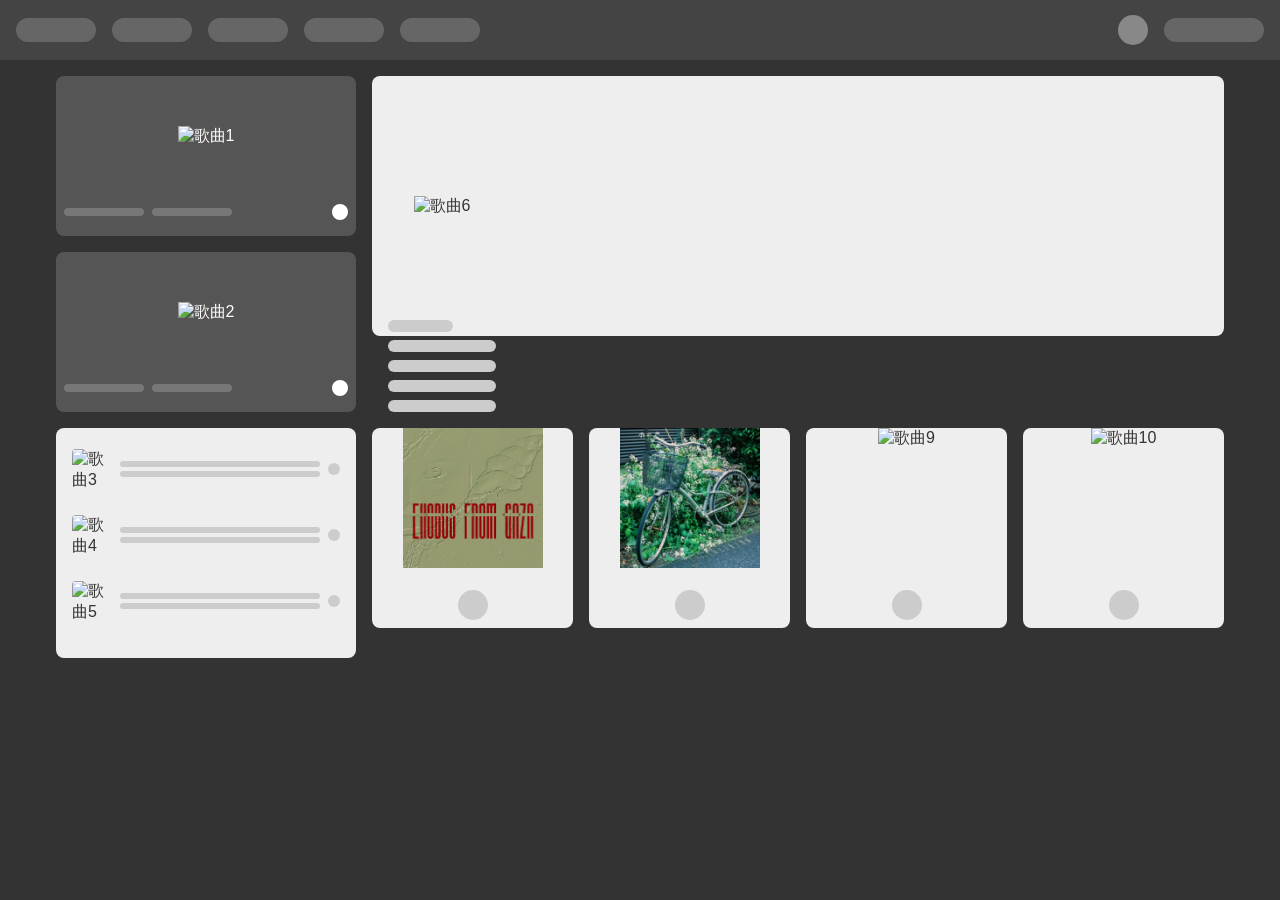
==== index.html @ 83d33144 "Add files via upload" ====
<!DOCTYPE html>
<html lang="zh-CN">
<head>
    <meta charset="UTF-8">
    <meta name="viewport" content="width=device-width, initial-scale=1.0">
    <title>音乐作品集</title>
    <link rel="stylesheet" href="style.css">
</head>
<body>
    <!-- 顶部导航栏 -->
    <nav class="navbar">
        <div class="nav-item"></div>
        <div class="nav-item"></div>
        <div class="nav-item"></div>
        <div class="nav-item"></div>
        <div class="nav-item"></div>
        <div class="nav-avatar"></div>
        <div class="nav-more"></div>
    </nav>

    <div class="container">
        <!-- 左侧上：双卡片列表 -->
        <div class="sidebar-top">
            <div class="card" onclick="goToDetail('song1')">
                <div class="card-thumb">
                    <img src="https://picsum.photos/400/200?random=1" alt="歌曲1">
                </div>
                <div class="card-info">
                    <div class="card-line"></div>
                    <div class="card-line"></div>
                    <div class="card-dot"></div>
                </div>
            </div>
            <div class="card" onclick="goToDetail('song2')">
                <div class="card-thumb">
                    <img src="https://picsum.photos/400/200?random=2" alt="歌曲2">
                </div>
                <div class="card-info">
                    <div class="card-line"></div>
                    <div class="card-line"></div>
                    <div class="card-dot"></div>
                </div>
            </div>
        </div>

        <!-- 左侧下：列表 -->
        <div class="sidebar-bottom">
            <div class="list-item" onclick="goToDetail('song3')">
                <img src="https://picsum.photos/80/80?random=3" alt="歌曲3">
                <div class="list-text">
                    <div class="list-line"></div>
                    <div class="list-line"></div>
                </div>
                <div class="list-dot"></div>
            </div>
            <div class="list-item" onclick="goToDetail('song4')">
                <img src="https://picsum.photos/80/80?random=4" alt="歌曲4">
                <div class="list-text">
                    <div class="list-line"></div>
                    <div class="list-line"></div>
                </div>
                <div class="list-dot"></div>
            </div>
            <div class="list-item" onclick="goToDetail('song5')">
                <img src="https://picsum.photos/80/80?random=5" alt="歌曲5">
                <div class="list-text">
                    <div class="list-line"></div>
                    <div class="list-line"></div>
                </div>
                <div class="list-dot"></div>
            </div>
        </div>

        <!-- 主内容区：大图卡片（放你的letter.png） -->
        <div class="main-content">
            <div class="main-card" onclick="goToDetail('song6')">
                <div class="main-thumb">
                    <img src="./picture/letter.png" alt="歌曲6">
                </div>
                <div class="main-info">
                    <div class="main-line top"></div>
                    <div class="main-line"></div>
                    <div class="main-line"></div>
                    <div class="main-line"></div>
                    <div class="main-line"></div>
                    <div class="main-dot"></div>
                    <div class="main-buttons">
                        <div class="btn"></div>
                        <div class="btn"></div>
                    </div>
                </div>
            </div>
        </div>

        <!-- 底部四宫格（放你的gaza.jpg和summer.jpg） -->
        <div class="bottom-grid">
            <div class="grid-card" onclick="goToDetail('song7')">
                <img src="./picture/gaza.jpg" alt="歌曲7">
                <div class="grid-dot"></div>
            </div>
            <div class="grid-card" onclick="goToDetail('song8')">
                <img src="./picture/summer.jpg" alt="歌曲8">
                <div class="grid-dot"></div>
            </div>
            <div class="grid-card" onclick="goToDetail('song9')">
                <img src="https://picsum.photos/200/200?random=9" alt="歌曲9">
                <div class="grid-dot"></div>
            </div>
            <div class="grid-card" onclick="goToDetail('song10')">
                <img src="https://picsum.photos/200/200?random=10" alt="歌曲10">
                <div class="grid-dot"></div>
            </div>
        </div>
    </div>

    <script src="script.js"></script>
</body>
</html>
---- style.css ----
* {
    margin: 0;
    padding: 0;
    box-sizing: border-box;
    font-family: sans-serif;
}

body {
    background: #333;
    color: #fff;
    padding-top: 60px;
    min-height: 100vh; /* 确保页面高度铺满 */
}

/* 导航栏 */
.navbar {
    position: fixed;
    top: 0;
    left: 0;
    width: 100%;
    height: 60px;
    background: #444;
    display: flex;
    align-items: center;
    gap: 1rem;
    padding: 0 1rem;
    z-index: 100;
    flex-wrap: nowrap; /* 防止导航栏换行 */
}

.nav-item {
    width: 80px;
    height: 24px;
    background: #666;
    border-radius: 12px;
    flex-shrink: 0; /* 防止导航项被压缩 */
}

.nav-avatar {
    width: 30px;
    height: 30px;
    background: #888;
    border-radius: 50%;
    margin-left: auto;
    flex-shrink: 0;
}

.nav-more {
    width: 100px;
    height: 24px;
    background: #666;
    border-radius: 12px;
    flex-shrink: 0;
}

/* 主容器：优化网格布局 */
.container {
    display: grid;
    grid-template-columns: 300px 1fr;
    grid-template-rows: auto 1fr;
    gap: 1rem;
    padding: 1rem;
    max-width: 1200px;
    margin: 0 auto;
    width: 100%; /* 适配窄屏 */
}

/* 左侧卡片 */
.sidebar-top {
    grid-column: 1 / 2;
    grid-row: 1 / 2;
    display: flex;
    flex-direction: column;
    gap: 1rem;
}

.card {
    background: #555;
    border-radius: 8px;
    overflow: hidden;
    width: 100%;
    height: 160px;
}

.card-thumb {
    width: 100%;
    height: 120px;
    display: flex;
    align-items: center;
    justify-content: center;
    cursor: pointer; /* 提示可点击 */
}

.card-thumb img {
    max-width: 100%;
    max-height: 100%;
    object-fit: cover; /* 优化图片显示 */
    display: block;
}

.card-info {
    padding: 0.5rem;
    display: flex;
    align-items: center;
    gap: 0.5rem;
}

.card-line {
    width: 80px;
    height: 8px;
    background: #777;
    border-radius: 4px;
}

.card-dot {
    width: 16px;
    height: 16px;
    background: #fff;
    border-radius: 50%;
    margin-left: auto;
}

/* 左侧列表 */
.sidebar-bottom {
    grid-column: 1 / 2;
    grid-row: 2 / 3;
    background: #eee;
    border-radius: 8px;
    padding: 1rem;
    color: #333;
}

.list-item {
    display: flex;
    align-items: center;
    gap: 0.5rem;
    margin-bottom: 1rem;
    height: 50px;
}

.list-item img {
    width: 40px;
    height: 40px;
    object-fit: cover;
    border-radius: 4px;
    display: block;
    cursor: pointer; /* 提示可点击 */
}

.list-text {
    display: flex;
    flex-direction: column;
    gap: 0.3rem;
    flex: 1;
}

.list-line {
    width: 100%;
    height: 6px;
    background: #ccc;
    border-radius: 3px;
}

.list-dot {
    width: 12px;
    height: 12px;
    background: #ccc;
    border-radius: 50%;
}

/* 主内容区 */
.main-content {
    grid-column: 2 / 3;
    grid-row: 1 / 2;
    background: #eee;
    border-radius: 8px;
    padding: 1rem;
    display: flex;
    gap: 1rem;
    color: #333;
    height: 260px;
}

.main-thumb {
    width: 50%;
    height: 100%;
    display: flex;
    align-items: center;
    justify-content: center;
    cursor: pointer; /* 提示可点击 */
}

.main-thumb img {
    max-width: 100%;
    max-height: 100%;
    object-fit: cover;
    display: block;
}

.main-info {
    width: 50%;
    display: flex;
    flex-direction: column;
    gap: 0.5rem;
}

.main-line {
    width: 100%;
    height: 12px;
    background: #ccc;
    border-radius: 6px;
}

.main-line.top {
    width: 60%;
}

.main-dot {
    width: 24px;
    height: 24px;
    background: #ccc;
    border-radius: 50%;
    margin: 1rem 0;
}

.main-buttons {
    display: flex;
    gap: 1rem;
}

.btn {
    width: 100px;
    height: 24px;
    background: #ccc;
    border-radius: 12px;
}

/* 底部四宫格 */
.bottom-grid {
    grid-column: 2 / 3;
    grid-row: 2 / 3;
    display: grid;
    grid-template-columns: repeat(4, 1fr);
    gap: 1rem;
    height: 200px;
}

.grid-card {
    background: #eee;
    border-radius: 8px;
    display: flex;
    flex-direction: column;
    align-items: center;
    color: #333;
    width: 100%;
    height: 100%;
    padding: 0;
    overflow: hidden;
}

.grid-card img {
    max-width: 100%;
    max-height: 140px;
    object-fit: cover;
    display: block;
    cursor: pointer; /* 提示可点击 */
    flex-grow: 1; /* 占满剩余空间 */
}

.grid-dot {
    width: 30px;
    height: 30px;
    background: #ccc;
    border-radius: 50%;
    margin-top: auto;
    margin-bottom: 0.5rem;
}

/* 详情页 */
.detail-page {
    background: #222;
    color: #fff;
    padding: 2rem;
    min-height: 100vh; /* 铺满屏幕 */
}

.back-btn {
    background: transparent;
    border: none;
    color: #fff;
    font-size: 1.2rem;
    cursor: pointer;
    margin-bottom: 1rem;
    padding: 0.5rem 1rem; /* 增大点击区域 */
}

.detail-container {
    max-width: 600px;
    margin: 0 auto;
    width: 100%; /* 适配移动端 */
}

.detail-cover {
    width: 100%;
    height: 300px;
    background: #444;
    border-radius: 8px;
    margin-bottom: 1rem;
    display: flex;
    align-items: center;
    justify-content: center;
}

.detail-cover img {
    max-width: 100%;
    max-height: 100%;
    object-fit: cover;
    border-radius: 8px;
}

.song-info {
    text-align: center;
    margin-bottom: 2rem;
}

.player {
    background: #333;
    padding: 1.5rem;
    border-radius: 12px;
    margin-bottom: 2rem;
    width: 100%; /* 适配宽度 */
}

.progress-bar {
    width: 100%;
    height: 6px;
    background: #555;
    border-radius: 3px;
    margin-bottom: 0.5rem;
}

.progress-fill {
    width: 0%;
    height: 100%;
    background: #1db954;
    border-radius: 3px;
    transition: width 0.1s ease; /* 平滑进度条 */
}

.time-info {
    display: flex;
    justify-content: space-between;
    font-size: 0.8rem;
    color: #aaa;
    margin-bottom: 1rem;
}

.controls {
    display: flex;
    justify-content: center;
    gap: 1.5rem;
    margin-bottom: 1rem;
}

.control-btn {
    background: transparent;
    border: none;
    color: #fff;
    font-size: 1.5rem;
    cursor: pointer;
    padding: 0.5rem; /* 增大点击区域 */
}

.play-btn {
    font-size: 2rem;
}

.volume-control {
    display: flex;
    align-items: center;
    justify-content: center;
    gap: 0.5rem;
}

.volume-slider {
    width: 100px;
}

.lyrics-container {
    background: #333;
    padding: 1.5rem;
    border-radius: 12px;
    width: 100%; /* 适配宽度 */
}

.lyrics-box {
    margin-top: 1rem;
    max-height: 300px;
    overflow-y: auto;
    text-align: center;
    padding: 0.5rem;
}

.lyric-line {
    margin-bottom: 1rem;
    color: #aaa;
    transition: color 0.3s;
    line-height: 1.5; /* 优化行高 */
}

.lyric-line.active {
    color: #fff;
    font-size: 1.1rem;
}

/* 移动端适配（优化断点） */
@media (max-width: 900px) {
    .container {
        grid-template-columns: 1fr;
        grid-template-rows: auto auto auto auto; /* 逐行排列 */
    }
    .sidebar-top,
    .sidebar-bottom,
    .main-content,
    .bottom-grid {
        grid-column: 1 / 2;
        width: 100%;
    }
    .sidebar-top { grid-row: 1 / 2; }
    .sidebar-bottom { grid-row: 2 / 3; }
    .main-content { grid-row: 3 / 4; height: auto; min-height: 200px; }
    .bottom-grid { 
        grid-row: 4 / 5; 
        grid-template-columns: repeat(2, 1fr); /* 移动端2列 */
        height: auto;
        min-height: 200px;
    }
    .main-content {
        flex-direction: column; /* 移动端主内容区上下排列 */
    }
    .main-thumb, .main-info {
        width: 100%;
    }
    .detail-cover {
        height: 200px; /* 移动端缩小封面 */
    }
}

/* 小屏手机适配 */
@media (max-width: 480px) {
    .navbar {
        gap: 0.5rem;
        padding: 0 0.5rem;
    }
    .nav-item {
        width: 60px; /* 缩小导航项 */
    }
    .bottom-grid {
        grid-template-columns: 1fr; /* 超小屏1列 */
    }
    .detail-page {
        padding: 1rem;
    }
}
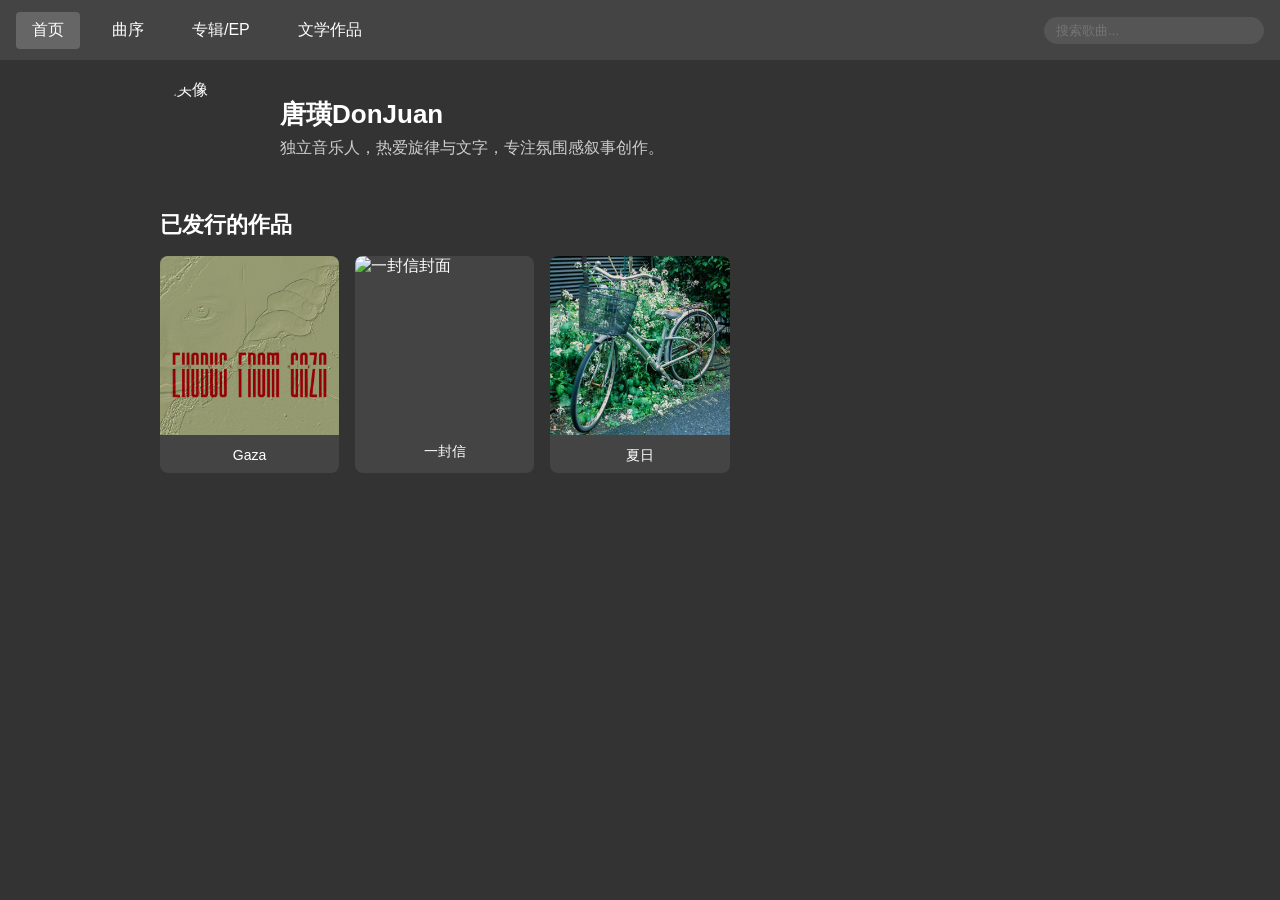
==== commit ca8efeb3: "Add files via upload" ====
--- a/index.html
+++ b/index.html
@@ -3,113 +3,160 @@
 <head>
     <meta charset="UTF-8">
     <meta name="viewport" content="width=device-width, initial-scale=1.0">
-    <title>音乐作品集</title>
+    <title>唐璜 DonJuan</title>
     <link rel="stylesheet" href="style.css">
 </head>
 <body>
-    <!-- 顶部导航栏 -->
-    <nav class="navbar">
-        <div class="nav-item"></div>
-        <div class="nav-item"></div>
-        <div class="nav-item"></div>
-        <div class="nav-item"></div>
-        <div class="nav-item"></div>
-        <div class="nav-avatar"></div>
-        <div class="nav-more"></div>
-    </nav>
+    <header class="top-header">
+        <nav class="top-nav">
+            <div class="nav-item active" onclick="switchTab('home')">首页</div>
+            <div class="nav-item" onclick="switchTab('playlist')">曲序</div>
+            <div class="nav-item" onclick="switchTab('album')">专辑/EP</div>
+            <div class="nav-item" onclick="switchTab('literature')">文学作品</div>
+        </nav>
+        <div class="search-box">
+            <input type="text" placeholder="搜索歌曲..." class="search-input" id="search-input" oninput="searchSong()">
+            <div class="search-result" id="search-result"></div>
+        </div>
+    </header>
 
-    <div class="container">
-        <!-- 左侧上：双卡片列表 -->
-        <div class="sidebar-top">
-            <div class="card" onclick="goToDetail('song1')">
-                <div class="card-thumb">
-                    <img src="https://picsum.photos/400/200?random=1" alt="歌曲1">
+    <!-- 首页（保留原样） -->
+    <div id="page-home" class="page active">
+        <div class="container">
+            <section class="profile-section">
+                <div class="profile-avatar">
+                    <img src="picture/zhanweifu.png" alt="头像">
                 </div>
-                <div class="card-info">
-                    <div class="card-line"></div>
-                    <div class="card-line"></div>
-                    <div class="card-dot"></div>
+                <div class="profile-info">
+                    <h1 class="profile-name">唐璜DonJuan</h1>
+                    <div class="profile-bio">
+                        <p>独立音乐人，热爱旋律与文字，专注氛围感叙事创作。</p>
+                    </div>
                 </div>
-            </div>
-            <div class="card" onclick="goToDetail('song2')">
-                <div class="card-thumb">
-                    <img src="https://picsum.photos/400/200?random=2" alt="歌曲2">
+            </section>
+
+            <section class="works-section">
+                <h2 class="section-title">已发行的作品</h2>
+                <div class="works-grid">
+                    <div class="work-card" onclick="goToDetail('gaza','home')">
+                        <div class="work-cover">
+                            <img src="picture/gaza.jpg" alt="Gaza封面">
+                        </div>
+                        <div class="work-name">
+                            <p class="song-title">Gaza</p>
+                        </div>
+                    </div>
+                    <div class="work-card" onclick="goToDetail('letter','home')">
+                        <div class="work-cover">
+                            <img src="picture/letter.png" alt="一封信封面">
+                        </div>
+                        <div class="work-name">
+                            <p class="song-title">一封信</p>
+                        </div>
+                    </div>
+                    <div class="work-card" onclick="goToDetail('summer','home')">
+                        <div class="work-cover">
+                            <img src="picture/summer.jpg" alt="夏日封面">
+                        </div>
+                        <div class="work-name">
+                            <p class="song-title">夏日</p>
+                        </div>
+                    </div>
                 </div>
-                <div class="card-info">
-                    <div class="card-line"></div>
-                    <div class="card-line"></div>
-                    <div class="card-dot"></div>
+            </section>
+        </div>
+    </div>
+
+    <!-- 曲序页（从JSON读取） -->
+    <div id="page-playlist" class="page">
+        <div class="container">
+            <h2 class="section-title">曲序</h2>
+            <div class="playlist-table">
+                <div class="table-header">
+                    <div class="col-num">序号</div>
+                    <div class="col-cover">封面</div>
+                    <div class="col-title">歌曲名称</div>
+                    <div class="col-time">时间</div>
+                    <div class="col-age">年份</div>
+                    <div class="col-note">备注</div>
+                    <div class="col-play">播放</div>
                 </div>
+                <div id="playlist-body"></div>
             </div>
         </div>
+    </div>
 
-        <!-- 左侧下：列表 -->
-        <div class="sidebar-bottom">
-            <div class="list-item" onclick="goToDetail('song3')">
-                <img src="https://picsum.photos/80/80?random=3" alt="歌曲3">
-                <div class="list-text">
-                    <div class="list-line"></div>
-                    <div class="list-line"></div>
+    <!-- 专辑列表（保留原样） -->
+    <div id="page-album" class="page">
+        <div class="container">
+            <h2 class="section-title">专辑/EP</h2>
+            <div class="album-list">
+                <div class="album-row" onclick="openAlbum('album1')">
+                    <div class="album-cover">
+                        <img src="picture/gaza.jpg" alt="专辑封面">
+                    </div>
+                    <div class="album-info">
+                        <h3>氛围感叙事</h3>
+                        <p>发行时间：2025-06-15 | 风格：独立流行</p>
+                    </div>
                 </div>
-                <div class="list-dot"></div>
-            </div>
-            <div class="list-item" onclick="goToDetail('song4')">
-                <img src="https://picsum.photos/80/80?random=4" alt="歌曲4">
-                <div class="list-text">
-                    <div class="list-line"></div>
-                    <div class="list-line"></div>
+                <div class="album-row" onclick="openAlbum('album2')">
+                    <div class="album-cover">
+                        <img src="picture/letter.png" alt="专辑封面">
+                    </div>
+                    <div class="album-info">
+                        <h3>极简叙事EP</h3>
+                        <p>发行时间：2025-03-20 | 风格：极简民谣</p>
+                    </div>
                 </div>
-                <div class="list-dot"></div>
-            </div>
-            <div class="list-item" onclick="goToDetail('song5')">
-                <img src="https://picsum.photos/80/80?random=5" alt="歌曲5">
-                <div class="list-text">
-                    <div class="list-line"></div>
-                    <div class="list-line"></div>
-                </div>
-                <div class="list-dot"></div>
-            </div>
-        </div>
-
-        <!-- 主内容区：大图卡片（放你的letter.png） -->
-        <div class="main-content">
-            <div class="main-card" onclick="goToDetail('song6')">
-                <div class="main-thumb">
-                    <img src="./picture/letter.png" alt="歌曲6">
-                </div>
-                <div class="main-info">
-                    <div class="main-line top"></div>
-                    <div class="main-line"></div>
-                    <div class="main-line"></div>
-                    <div class="main-line"></div>
-                    <div class="main-line"></div>
-                    <div class="main-dot"></div>
-                    <div class="main-buttons">
-                        <div class="btn"></div>
-                        <div class="btn"></div>
+                <div class="album-row" onclick="openAlbum('album3')">
+                    <div class="album-cover">
+                        <img src="picture/summer.jpg" alt="专辑封面">
+                    </div>
+                    <div class="album-info">
+                        <h3>夏日限定</h3>
+                        <p>发行时间：2024-07-15 | 风格：青春流行</p>
                     </div>
                 </div>
             </div>
         </div>
+    </div>
 
-        <!-- 底部四宫格（放你的gaza.jpg和summer.jpg） -->
-        <div class="bottom-grid">
-            <div class="grid-card" onclick="goToDetail('song7')">
-                <img src="./picture/gaza.jpg" alt="歌曲7">
-                <div class="grid-dot"></div>
+    <!-- 专辑详情页（保留原样） -->
+    <div id="page-album-detail" class="page">
+        <div class="container">
+            <button class="back-btn" onclick="switchTab('album')">← 返回专辑列表</button>
+            <div class="album-detail-header">
+                <div class="detail-cover">
+                    <img id="detail-album-cover" src="" alt="专辑封面">
+                </div>
+                <div class="detail-info">
+                    <h2 id="detail-album-title">专辑名称</h2>
+                    <p id="detail-album-date">发行时间：</p>
+                    <p id="detail-album-style">风格：</p>
+                </div>
             </div>
-            <div class="grid-card" onclick="goToDetail('song8')">
-                <img src="./picture/summer.jpg" alt="歌曲8">
-                <div class="grid-dot"></div>
+            <div class="album-tracklist">
+                <h3>曲目列表</h3>
+                <div class="playlist-table album-track">
+                    <div class="table-header">
+                        <div class="col-num">序号</div>
+                        <div class="col-code">创作编号</div>
+                        <div class="col-title">歌曲名称</div>
+                        <div class="col-time">时间</div>
+                        <div class="col-play">播放</div>
+                    </div>
+                    <div id="tracklist-body"></div>
+                </div>
             </div>
-            <div class="grid-card" onclick="goToDetail('song9')">
-                <img src="https://picsum.photos/200/200?random=9" alt="歌曲9">
-                <div class="grid-dot"></div>
-            </div>
-            <div class="grid-card" onclick="goToDetail('song10')">
-                <img src="https://picsum.photos/200/200?random=10" alt="歌曲10">
-                <div class="grid-dot"></div>
-            </div>
+        </div>
+    </div>
+
+    <!-- 文学作品 -->
+    <div id="page-literature" class="page">
+        <div class="container">
+            <h2 class="section-title">文学作品</h2>
+            <div class="empty-content"></div>
         </div>
     </div>
 
--- a/style.css
+++ b/style.css
@@ -2,18 +2,17 @@
     margin: 0;
     padding: 0;
     box-sizing: border-box;
-    font-family: sans-serif;
-}
-
+    font-family: "SimHei", "黑体", sans-serif;
+}
 body {
     background: #333;
     color: #fff;
     padding-top: 60px;
-    min-height: 100vh; /* 确保页面高度铺满 */
-}
-
-/* 导航栏 */
-.navbar {
+    min-height: 100vh;
+}
+
+/* 导航 */
+.top-header {
     position: fixed;
     top: 0;
     left: 0;
@@ -22,443 +21,351 @@
     background: #444;
     display: flex;
     align-items: center;
-    gap: 1rem;
+    justify-content: space-between;
     padding: 0 1rem;
     z-index: 100;
-    flex-wrap: nowrap; /* 防止导航栏换行 */
-}
-
+}
+.top-nav {
+    display: flex;
+    gap: 1rem;
+}
 .nav-item {
-    width: 80px;
-    height: 24px;
+    color: #fff;
+    cursor: pointer;
+    padding: 0.5rem 1rem;
+    border-radius: 4px;
+    transition: 0.2s;
+}
+.nav-item.active {
     background: #666;
-    border-radius: 12px;
-    flex-shrink: 0; /* 防止导航项被压缩 */
-}
-
-.nav-avatar {
+}
+
+/* 搜索 */
+.search-box {
+    width: 220px;
+    position: relative;
+}
+.search-input {
+    width: 100%;
+    padding: 6px 12px;
+    border-radius: 20px;
+    border: none;
+    background: #555;
+    color: #fff;
+    outline: none;
+}
+.search-result {
+    position: absolute;
+    top: 110%;
+    left: 0;
+    width: 100%;
+    background: #444;
+    border-radius: 8px;
+    display: none;
+    z-index: 999;
+    max-height: 220px;
+    overflow-y: auto;
+}
+.search-result-item {
+    padding: 8px 12px;
+    display: flex;
+    align-items: center;
+    gap: 8px;
+    cursor: pointer;
+}
+.search-result-item:hover {
+    background: #555;
+}
+.search-result-item img {
     width: 30px;
     height: 30px;
-    background: #888;
+    border-radius: 4px;
+    object-fit: cover;
+}
+
+/* 页面切换 */
+.page {
+    display: none;
+}
+.page.active {
+    display: block;
+}
+
+.container {
+    max-width: 1000px;
+    margin: 0 auto;
+    padding: 20px;
+}
+
+/* 个人信息 */
+.profile-section {
+    display: flex;
+    gap: 20px;
+    align-items: center;
+    margin-bottom: 30px;
+}
+.profile-avatar {
+    width: 100px;
+    height: 100px;
     border-radius: 50%;
-    margin-left: auto;
-    flex-shrink: 0;
-}
-
-.nav-more {
-    width: 100px;
-    height: 24px;
+    overflow: hidden;
+}
+.profile-avatar img {
+    width: 100%;
+    height: 100%;
+    object-fit: cover;
+}
+.profile-name {
+    font-size: 26px;
+    margin-bottom: 6px;
+}
+.profile-bio p {
+    color: #ccc;
+    margin-bottom: 4px;
+}
+
+/* 卡片 */
+.works-grid {
+    display: grid;
+    grid-template-columns: repeat(auto-fill, minmax(150px, 1fr));
+    gap: 16px;
+}
+.work-card {
+    background: #444;
+    border-radius: 8px;
+    overflow: hidden;
+    cursor: pointer;
+}
+.work-cover {
+    width: 100%;
+    aspect-ratio: 1/1;
+}
+.work-cover img {
+    width: 100%;
+    height: 100%;
+    object-fit: cover;
+}
+.song-title {
+    padding: 8px;
+    text-align: center;
+    font-size: 14px;
+}
+.placeholder-line {
+    height: 10px;
     background: #666;
-    border-radius: 12px;
-    flex-shrink: 0;
-}
-
-/* 主容器：优化网格布局 */
-.container {
+    border-radius: 4px;
+    margin: 8px;
+}
+
+.section-title {
+    font-size: 22px;
+    margin-bottom: 16px;
+}
+
+/* 表格通用 */
+.playlist-table {
+    width: 100%;
+    background: #444;
+    border-radius: 8px;
+    overflow: hidden;
+}
+.table-header, .table-row {
     display: grid;
-    grid-template-columns: 300px 1fr;
-    grid-template-rows: auto 1fr;
-    gap: 1rem;
-    padding: 1rem;
-    max-width: 1200px;
-    margin: 0 auto;
-    width: 100%; /* 适配窄屏 */
-}
-
-/* 左侧卡片 */
-.sidebar-top {
-    grid-column: 1 / 2;
-    grid-row: 1 / 2;
-    display: flex;
-    flex-direction: column;
-    gap: 1rem;
-}
-
-.card {
-    background: #555;
-    border-radius: 8px;
-    overflow: hidden;
-    width: 100%;
-    height: 160px;
-}
-
-.card-thumb {
-    width: 100%;
-    height: 120px;
-    display: flex;
-    align-items: center;
-    justify-content: center;
-    cursor: pointer; /* 提示可点击 */
-}
-
-.card-thumb img {
-    max-width: 100%;
-    max-height: 100%;
-    object-fit: cover; /* 优化图片显示 */
-    display: block;
-}
-
-.card-info {
-    padding: 0.5rem;
-    display: flex;
-    align-items: center;
-    gap: 0.5rem;
-}
-
-.card-line {
-    width: 80px;
-    height: 8px;
-    background: #777;
-    border-radius: 4px;
-}
-
-.card-dot {
-    width: 16px;
-    height: 16px;
-    background: #fff;
-    border-radius: 50%;
-    margin-left: auto;
-}
-
-/* 左侧列表 */
-.sidebar-bottom {
-    grid-column: 1 / 2;
-    grid-row: 2 / 3;
-    background: #eee;
-    border-radius: 8px;
-    padding: 1rem;
-    color: #333;
-}
-
-.list-item {
-    display: flex;
-    align-items: center;
-    gap: 0.5rem;
-    margin-bottom: 1rem;
-    height: 50px;
-}
-
-.list-item img {
+    grid-template-columns: 60px 80px 1fr 100px 80px 130px 80px;
+    padding: 12px 16px;
+    align-items: center;
+}
+.album-track .table-header,
+.album-track .table-row {
+    grid-template-columns: 60px 120px 1fr 100px 80px;
+}
+.table-header {
+    background: #555;
+    font-weight: bold;
+}
+.table-row {
+    border-bottom: 1px solid #555;
+    cursor: pointer;
+}
+.table-row:hover {
+    background: #555;
+}
+.col-cover img {
     width: 40px;
     height: 40px;
-    object-fit: cover;
-    border-radius: 4px;
+    border-radius: 4px;
+    object-fit: cover;
+}
+.col-play {
+    text-align: center;
+    font-size: 18px;
+}
+
+/* 专辑列表 */
+.album-list {
+    display: flex;
+    flex-direction: column;
+    gap: 12px;
+}
+.album-row {
+    background: #444;
+    border-radius: 8px;
+    padding: 16px;
+    display: flex;
+    gap: 16px;
+    align-items: center;
+    cursor: pointer;
+}
+.album-row:hover {
+    background: #555;
+}
+.album-cover {
+    width: 80px;
+    height: 80px;
+    border-radius: 6px;
+    overflow: hidden;
+}
+.album-cover img {
+    width: 100%;
+    height: 100%;
+    object-fit: cover;
+}
+.album-info h3 {
+    margin-bottom: 6px;
+}
+.album-info p {
+    color: #ccc;
+    font-size: 14px;
+    margin-bottom: 4px;
+}
+
+/* 专辑详情 */
+.back-btn {
+    background: none;
+    border: none;
+    color: #fff;
+    font-size: 16px;
+    cursor: pointer;
+    margin-bottom: 20px;
+}
+.album-detail-header {
+    display: flex;
+    gap: 24px;
+    margin-bottom: 30px;
+}
+.detail-cover {
+    width: 160px;
+    height: 160px;
+    border-radius: 8px;
+    overflow: hidden;
+}
+.detail-cover img {
+    width: 100%;
+    height: 100%;
+    object-fit: cover;
+}
+.detail-info p {
+    color: #ccc;
+    margin-bottom: 6px;
+}
+.album-tracklist {
+    margin-top: 20px;
+}
+
+/* 播放器页面 */
+.player-page {
+    background: #222;
+}
+.back-bar {
+    padding: 16px 20px;
+}
+.detail-wrap {
+    display: flex;
+    max-width: 1000px;
+    margin: 0 auto;
+    padding: 20px;
+    gap: 40px;
+}
+.detail-left {
+    display: flex;
+    flex-direction: column;
+    align-items: center;
+    width: 50%;
+}
+.player-cover {
+    width: 300px;
+    height: 300px;
+    border-radius: 50%;
+    overflow: hidden;
+    margin-bottom: 30px;
+}
+.player-cover img {
+    width: 100%;
+    height: 100%;
+    object-fit: cover;
+}
+.player-controls {
+    width: 100%;
+}
+.progress-bar {
+    width: 100%;
+    height: 6px;
+    background: #444;
+    border-radius: 3px;
+    overflow: hidden;
+    margin-bottom: 12px;
+}
+.progress-fill {
+    height: 100%;
+    background: #fff;
+    width: 0%;
+}
+.control-row {
+    display: flex;
+    justify-content: space-between;
+    align-items: center;
+}
+.play-toggle {
+    background: none;
+    border: none;
+    color: #fff;
+    font-size: 28px;
+    cursor: pointer;
+}
+
+.detail-right {
+    width: 50%;
+}
+.tab-buttons {
+    display: flex;
+    gap: 12px;
+    margin-bottom: 20px;
+}
+.tab-btn {
+    background: #444;
+    color: #fff;
+    border: none;
+    padding: 8px 16px;
+    border-radius: 4px;
+    cursor: pointer;
+}
+.tab-btn.active {
+    background: #fff;
+    color: #222;
+}
+.tab-content {
+    display: none;
+    color: #ccc;
+    line-height: 1.6;
+}
+.tab-content.active {
     display: block;
-    cursor: pointer; /* 提示可点击 */
-}
-
-.list-text {
-    display: flex;
-    flex-direction: column;
-    gap: 0.3rem;
-    flex: 1;
-}
-
-.list-line {
-    width: 100%;
-    height: 6px;
-    background: #ccc;
-    border-radius: 3px;
-}
-
-.list-dot {
-    width: 12px;
-    height: 12px;
-    background: #ccc;
-    border-radius: 50%;
-}
-
-/* 主内容区 */
-.main-content {
-    grid-column: 2 / 3;
-    grid-row: 1 / 2;
-    background: #eee;
-    border-radius: 8px;
-    padding: 1rem;
-    display: flex;
-    gap: 1rem;
-    color: #333;
-    height: 260px;
-}
-
-.main-thumb {
-    width: 50%;
-    height: 100%;
-    display: flex;
-    align-items: center;
-    justify-content: center;
-    cursor: pointer; /* 提示可点击 */
-}
-
-.main-thumb img {
-    max-width: 100%;
-    max-height: 100%;
-    object-fit: cover;
-    display: block;
-}
-
-.main-info {
-    width: 50%;
-    display: flex;
-    flex-direction: column;
-    gap: 0.5rem;
-}
-
-.main-line {
-    width: 100%;
-    height: 12px;
-    background: #ccc;
-    border-radius: 6px;
-}
-
-.main-line.top {
-    width: 60%;
-}
-
-.main-dot {
-    width: 24px;
-    height: 24px;
-    background: #ccc;
-    border-radius: 50%;
-    margin: 1rem 0;
-}
-
-.main-buttons {
-    display: flex;
-    gap: 1rem;
-}
-
-.btn {
-    width: 100px;
-    height: 24px;
-    background: #ccc;
-    border-radius: 12px;
-}
-
-/* 底部四宫格 */
-.bottom-grid {
-    grid-column: 2 / 3;
-    grid-row: 2 / 3;
-    display: grid;
-    grid-template-columns: repeat(4, 1fr);
-    gap: 1rem;
-    height: 200px;
-}
-
-.grid-card {
-    background: #eee;
-    border-radius: 8px;
-    display: flex;
-    flex-direction: column;
-    align-items: center;
-    color: #333;
-    width: 100%;
-    height: 100%;
-    padding: 0;
-    overflow: hidden;
-}
-
-.grid-card img {
-    max-width: 100%;
-    max-height: 140px;
-    object-fit: cover;
-    display: block;
-    cursor: pointer; /* 提示可点击 */
-    flex-grow: 1; /* 占满剩余空间 */
-}
-
-.grid-dot {
-    width: 30px;
-    height: 30px;
-    background: #ccc;
-    border-radius: 50%;
-    margin-top: auto;
-    margin-bottom: 0.5rem;
-}
-
-/* 详情页 */
-.detail-page {
-    background: #222;
-    color: #fff;
-    padding: 2rem;
-    min-height: 100vh; /* 铺满屏幕 */
-}
-
-.back-btn {
-    background: transparent;
-    border: none;
-    color: #fff;
-    font-size: 1.2rem;
-    cursor: pointer;
-    margin-bottom: 1rem;
-    padding: 0.5rem 1rem; /* 增大点击区域 */
-}
-
-.detail-container {
-    max-width: 600px;
-    margin: 0 auto;
-    width: 100%; /* 适配移动端 */
-}
-
-.detail-cover {
-    width: 100%;
+}
+.lyrics-box p {
+    margin-bottom: 8px;
+}
+.empty-content {
     height: 300px;
     background: #444;
     border-radius: 8px;
-    margin-bottom: 1rem;
-    display: flex;
-    align-items: center;
-    justify-content: center;
-}
-
-.detail-cover img {
-    max-width: 100%;
-    max-height: 100%;
-    object-fit: cover;
-    border-radius: 8px;
-}
-
-.song-info {
-    text-align: center;
-    margin-bottom: 2rem;
-}
-
-.player {
-    background: #333;
-    padding: 1.5rem;
-    border-radius: 12px;
-    margin-bottom: 2rem;
-    width: 100%; /* 适配宽度 */
-}
-
-.progress-bar {
-    width: 100%;
-    height: 6px;
-    background: #555;
-    border-radius: 3px;
-    margin-bottom: 0.5rem;
-}
-
-.progress-fill {
-    width: 0%;
-    height: 100%;
-    background: #1db954;
-    border-radius: 3px;
-    transition: width 0.1s ease; /* 平滑进度条 */
-}
-
-.time-info {
-    display: flex;
-    justify-content: space-between;
-    font-size: 0.8rem;
-    color: #aaa;
-    margin-bottom: 1rem;
-}
-
-.controls {
-    display: flex;
-    justify-content: center;
-    gap: 1.5rem;
-    margin-bottom: 1rem;
-}
-
-.control-btn {
-    background: transparent;
-    border: none;
-    color: #fff;
-    font-size: 1.5rem;
-    cursor: pointer;
-    padding: 0.5rem; /* 增大点击区域 */
-}
-
-.play-btn {
-    font-size: 2rem;
-}
-
-.volume-control {
-    display: flex;
-    align-items: center;
-    justify-content: center;
-    gap: 0.5rem;
-}
-
-.volume-slider {
-    width: 100px;
-}
-
-.lyrics-container {
-    background: #333;
-    padding: 1.5rem;
-    border-radius: 12px;
-    width: 100%; /* 适配宽度 */
-}
-
-.lyrics-box {
-    margin-top: 1rem;
-    max-height: 300px;
-    overflow-y: auto;
-    text-align: center;
-    padding: 0.5rem;
-}
-
-.lyric-line {
-    margin-bottom: 1rem;
-    color: #aaa;
-    transition: color 0.3s;
-    line-height: 1.5; /* 优化行高 */
-}
-
-.lyric-line.active {
-    color: #fff;
-    font-size: 1.1rem;
-}
-
-/* 移动端适配（优化断点） */
-@media (max-width: 900px) {
-    .container {
-        grid-template-columns: 1fr;
-        grid-template-rows: auto auto auto auto; /* 逐行排列 */
-    }
-    .sidebar-top,
-    .sidebar-bottom,
-    .main-content,
-    .bottom-grid {
-        grid-column: 1 / 2;
-        width: 100%;
-    }
-    .sidebar-top { grid-row: 1 / 2; }
-    .sidebar-bottom { grid-row: 2 / 3; }
-    .main-content { grid-row: 3 / 4; height: auto; min-height: 200px; }
-    .bottom-grid { 
-        grid-row: 4 / 5; 
-        grid-template-columns: repeat(2, 1fr); /* 移动端2列 */
-        height: auto;
-        min-height: 200px;
-    }
-    .main-content {
-        flex-direction: column; /* 移动端主内容区上下排列 */
-    }
-    .main-thumb, .main-info {
-        width: 100%;
-    }
-    .detail-cover {
-        height: 200px; /* 移动端缩小封面 */
-    }
-}
-
-/* 小屏手机适配 */
-@media (max-width: 480px) {
-    .navbar {
-        gap: 0.5rem;
-        padding: 0 0.5rem;
-    }
-    .nav-item {
-        width: 60px; /* 缩小导航项 */
-    }
-    .bottom-grid {
-        grid-template-columns: 1fr; /* 超小屏1列 */
-    }
-    .detail-page {
-        padding: 1rem;
-    }
 }
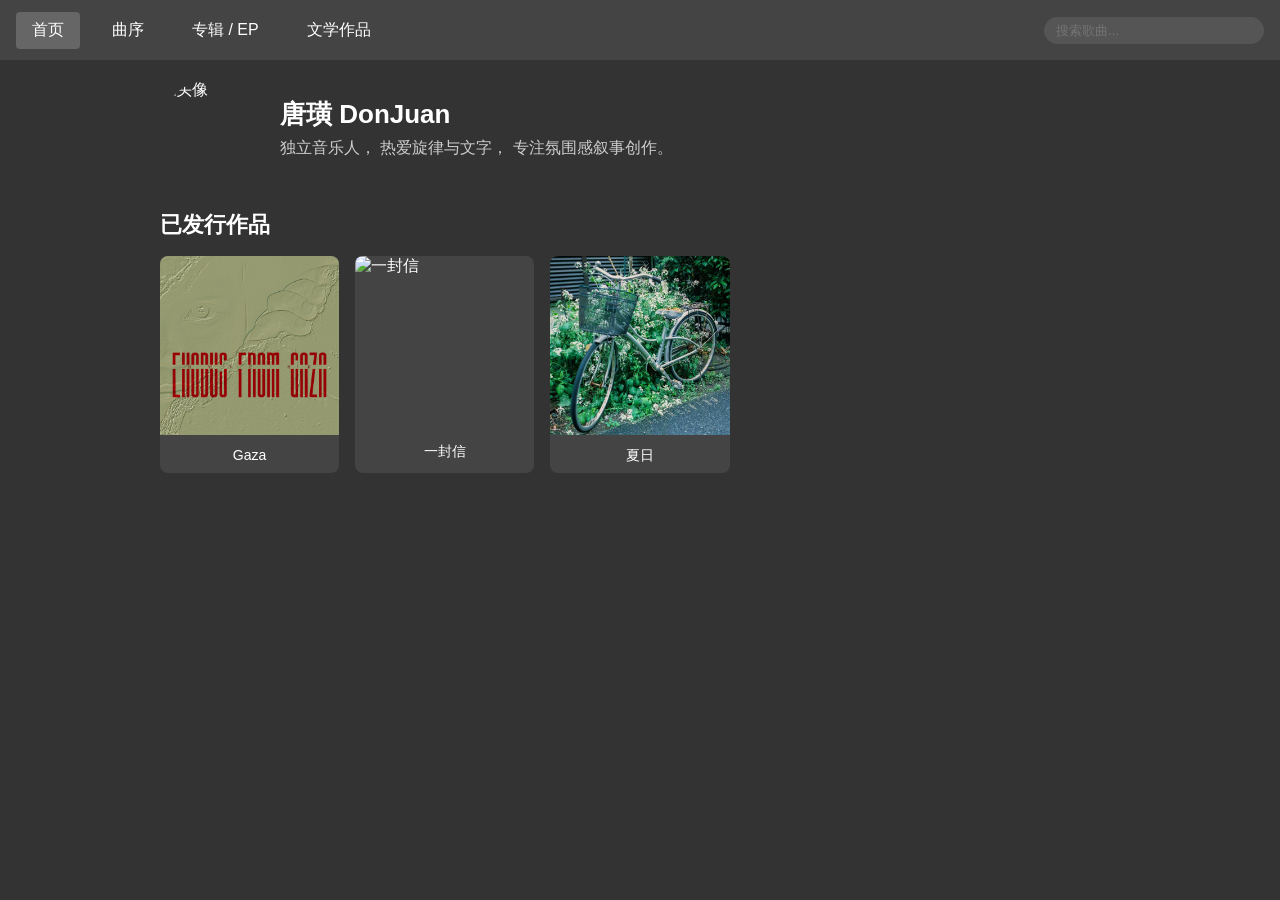
==== commit 88afadbe: "Add files via upload" ====
--- a/index.html
+++ b/index.html
@@ -2,164 +2,405 @@
 <html lang="zh-CN">
 <head>
     <meta charset="UTF-8">
-    <meta name="viewport" content="width=device-width, initial-scale=1.0">
+
+    <meta
+        name="viewport"
+        content="width=device-width, initial-scale=1.0"
+    >
+
     <title>唐璜 DonJuan</title>
-    <link rel="stylesheet" href="style.css">
+
+    <link
+        rel="stylesheet"
+        href="style.css"
+    >
 </head>
+
 <body>
+
+    <!-- 顶部导航 -->
     <header class="top-header">
+
         <nav class="top-nav">
-            <div class="nav-item active" onclick="switchTab('home')">首页</div>
-            <div class="nav-item" onclick="switchTab('playlist')">曲序</div>
-            <div class="nav-item" onclick="switchTab('album')">专辑/EP</div>
-            <div class="nav-item" onclick="switchTab('literature')">文学作品</div>
+
+            <div
+                class="nav-item active"
+                onclick="switchTab('home')"
+            >
+                首页
+            </div>
+
+            <div
+                class="nav-item"
+                onclick="switchTab('playlist')"
+            >
+                曲序
+            </div>
+
+            <div
+                class="nav-item"
+                onclick="switchTab('album')"
+            >
+                专辑 / EP
+            </div>
+
+            <div
+                class="nav-item"
+                onclick="switchTab('literature')"
+            >
+                文学作品
+            </div>
+
         </nav>
+
+        <!-- 搜索 -->
         <div class="search-box">
-            <input type="text" placeholder="搜索歌曲..." class="search-input" id="search-input" oninput="searchSong()">
-            <div class="search-result" id="search-result"></div>
-        </div>
+
+            <input
+                type="text"
+                id="search-input"
+                class="search-input"
+                placeholder="搜索歌曲..."
+                oninput="searchSong()"
+            >
+
+            <div
+                id="search-result"
+                class="search-result"
+            ></div>
+
+        </div>
+
     </header>
 
-    <!-- 首页（保留原样） -->
-    <div id="page-home" class="page active">
+    <!-- 首页 -->
+    <div
+        id="page-home"
+        class="page active"
+    >
+
         <div class="container">
+
             <section class="profile-section">
+
                 <div class="profile-avatar">
-                    <img src="picture/zhanweifu.png" alt="头像">
-                </div>
+                    <img
+                        src="picture/zhanweifu.png"
+                        alt="头像"
+                    >
+                </div>
+
                 <div class="profile-info">
-                    <h1 class="profile-name">唐璜DonJuan</h1>
+
+                    <h1 class="profile-name">
+                        唐璜 DonJuan
+                    </h1>
+
                     <div class="profile-bio">
-                        <p>独立音乐人，热爱旋律与文字，专注氛围感叙事创作。</p>
-                    </div>
-                </div>
+
+                        <p>
+                            独立音乐人，
+                            热爱旋律与文字，
+                            专注氛围感叙事创作。
+                        </p>
+
+                    </div>
+
+                </div>
+
             </section>
 
+            <!-- 已发行作品 -->
             <section class="works-section">
-                <h2 class="section-title">已发行的作品</h2>
+
+                <h2 class="section-title">
+                    已发行作品
+                </h2>
+
                 <div class="works-grid">
-                    <div class="work-card" onclick="goToDetail('gaza','home')">
+
+                    <div
+                        class="work-card"
+                        onclick="goToDetail('gaza','home')"
+                    >
+
                         <div class="work-cover">
-                            <img src="picture/gaza.jpg" alt="Gaza封面">
-                        </div>
+                            <img
+                                src="picture/gaza.jpg"
+                                alt="Gaza"
+                            >
+                        </div>
+
                         <div class="work-name">
-                            <p class="song-title">Gaza</p>
-                        </div>
-                    </div>
-                    <div class="work-card" onclick="goToDetail('letter','home')">
+                            <p class="song-title">
+                                Gaza
+                            </p>
+                        </div>
+
+                    </div>
+
+                    <div
+                        class="work-card"
+                        onclick="goToDetail('letter','home')"
+                    >
+
                         <div class="work-cover">
-                            <img src="picture/letter.png" alt="一封信封面">
-                        </div>
+                            <img
+                                src="picture/letter.png"
+                                alt="一封信"
+                            >
+                        </div>
+
                         <div class="work-name">
-                            <p class="song-title">一封信</p>
-                        </div>
-                    </div>
-                    <div class="work-card" onclick="goToDetail('summer','home')">
+                            <p class="song-title">
+                                一封信
+                            </p>
+                        </div>
+
+                    </div>
+
+                    <div
+                        class="work-card"
+                        onclick="goToDetail('summer','home')"
+                    >
+
                         <div class="work-cover">
-                            <img src="picture/summer.jpg" alt="夏日封面">
-                        </div>
+                            <img
+                                src="picture/summer.jpg"
+                                alt="夏日"
+                            >
+                        </div>
+
                         <div class="work-name">
-                            <p class="song-title">夏日</p>
-                        </div>
-                    </div>
-                </div>
+                            <p class="song-title">
+                                夏日
+                            </p>
+                        </div>
+
+                    </div>
+
+                </div>
+
             </section>
-        </div>
+
+        </div>
+
     </div>
 
-    <!-- 曲序页（从JSON读取） -->
-    <div id="page-playlist" class="page">
+    <!-- 曲序页 -->
+    <div
+        id="page-playlist"
+        class="page"
+    >
+
         <div class="container">
-            <h2 class="section-title">曲序</h2>
+
+            <h2 class="section-title">
+                曲序
+            </h2>
+
             <div class="playlist-table">
+
                 <div class="table-header">
-                    <div class="col-num">序号</div>
-                    <div class="col-cover">封面</div>
-                    <div class="col-title">歌曲名称</div>
-                    <div class="col-time">时间</div>
-                    <div class="col-age">年份</div>
-                    <div class="col-note">备注</div>
-                    <div class="col-play">播放</div>
-                </div>
+
+                    <div class="col-num">
+                        序号
+                    </div>
+
+                    <div class="col-cover">
+                        封面
+                    </div>
+
+                    <div class="col-title">
+                        歌曲名称
+                    </div>
+
+                    <div class="col-time">
+                        时间
+                    </div>
+
+                    <div class="col-age">
+                        年份
+                    </div>
+
+                    <div class="col-note">
+                        备注
+                    </div>
+
+                    <div class="col-play">
+                        播放
+                    </div>
+
+                </div>
+
                 <div id="playlist-body"></div>
-            </div>
-        </div>
+
+            </div>
+
+        </div>
+
     </div>
 
-    <!-- 专辑列表（保留原样） -->
-    <div id="page-album" class="page">
+    <!-- 专辑 / EP -->
+    <div
+        id="page-album"
+        class="page"
+    >
+
         <div class="container">
-            <h2 class="section-title">专辑/EP</h2>
-            <div class="album-list">
-                <div class="album-row" onclick="openAlbum('album1')">
-                    <div class="album-cover">
-                        <img src="picture/gaza.jpg" alt="专辑封面">
-                    </div>
-                    <div class="album-info">
-                        <h3>氛围感叙事</h3>
-                        <p>发行时间：2025-06-15 | 风格：独立流行</p>
-                    </div>
-                </div>
-                <div class="album-row" onclick="openAlbum('album2')">
-                    <div class="album-cover">
-                        <img src="picture/letter.png" alt="专辑封面">
-                    </div>
-                    <div class="album-info">
-                        <h3>极简叙事EP</h3>
-                        <p>发行时间：2025-03-20 | 风格：极简民谣</p>
-                    </div>
-                </div>
-                <div class="album-row" onclick="openAlbum('album3')">
-                    <div class="album-cover">
-                        <img src="picture/summer.jpg" alt="专辑封面">
-                    </div>
-                    <div class="album-info">
-                        <h3>夏日限定</h3>
-                        <p>发行时间：2024-07-15 | 风格：青春流行</p>
-                    </div>
-                </div>
-            </div>
-        </div>
+
+            <h2 class="section-title">
+                专辑 / EP
+            </h2>
+
+            <!-- 专辑 -->
+            <section class="album-group">
+
+                <h3 class="album-group-title">
+                    专辑
+                </h3>
+
+                <div
+                    id="album-list"
+                    class="album-list"
+                ></div>
+
+            </section>
+
+            <!-- EP -->
+            <section class="album-group">
+
+                <h3 class="album-group-title">
+                    EP
+                </h3>
+
+                <div
+                    id="ep-list"
+                    class="album-list"
+                ></div>
+
+            </section>
+
+        </div>
+
     </div>
 
-    <!-- 专辑详情页（保留原样） -->
-    <div id="page-album-detail" class="page">
+    <!-- 专辑详情页 -->
+    <div
+        id="page-album-detail"
+        class="page"
+    >
+
         <div class="container">
-            <button class="back-btn" onclick="switchTab('album')">← 返回专辑列表</button>
+
+            <button
+                class="back-btn"
+                onclick="switchTab('album')"
+            >
+                ← 返回专辑列表
+            </button>
+
             <div class="album-detail-header">
+
                 <div class="detail-cover">
-                    <img id="detail-album-cover" src="" alt="专辑封面">
-                </div>
+
+                    <img
+                        id="detail-album-cover"
+                        src=""
+                        alt="专辑封面"
+                    >
+
+                </div>
+
                 <div class="detail-info">
-                    <h2 id="detail-album-title">专辑名称</h2>
-                    <p id="detail-album-date">发行时间：</p>
-                    <p id="detail-album-style">风格：</p>
-                </div>
-            </div>
+
+                    <h2
+                        id="detail-album-title"
+                    ></h2>
+
+                    <p
+                        id="detail-album-date"
+                    ></p>
+
+                    <p
+                        id="detail-album-style"
+                    ></p>
+
+                </div>
+
+            </div>
+
             <div class="album-tracklist">
-                <h3>曲目列表</h3>
+
+                <h3>
+                    曲目列表
+                </h3>
+
                 <div class="playlist-table album-track">
+
                     <div class="table-header">
-                        <div class="col-num">序号</div>
-                        <div class="col-code">创作编号</div>
-                        <div class="col-title">歌曲名称</div>
-                        <div class="col-time">时间</div>
-                        <div class="col-play">播放</div>
-                    </div>
-                    <div id="tracklist-body"></div>
-                </div>
-            </div>
-        </div>
+
+                        <div class="col-num">
+                            序号
+                        </div>
+
+                        <div class="col-code">
+                            创作编号
+                        </div>
+
+                        <div class="col-title">
+                            歌曲名称
+                        </div>
+
+                        <div class="col-time">
+                            时间
+                        </div>
+
+                        <div class="col-play">
+                            播放
+                        </div>
+
+                    </div>
+
+                    <div
+                        id="tracklist-body"
+                    ></div>
+
+                </div>
+
+            </div>
+
+        </div>
+
     </div>
 
     <!-- 文学作品 -->
-    <div id="page-literature" class="page">
+    <div
+        id="page-literature"
+        class="page"
+    >
+
         <div class="container">
-            <h2 class="section-title">文学作品</h2>
-            <div class="empty-content"></div>
-        </div>
+
+            <h2 class="section-title">
+                文学作品
+            </h2>
+
+            <div
+                class="empty-content"
+            ></div>
+
+        </div>
+
     </div>
 
+    <!-- 数据 -->
+    <script src="js/playlist.js"></script>
+    <script src="js/lyrics.js"></script>
+    <script src="js/album.js"></script>
+
+    <!-- 主脚本 -->
     <script src="script.js"></script>
+
 </body>
 </html>
--- a/style.css
+++ b/style.css
@@ -368,4 +368,342 @@
     height: 300px;
     background: #444;
     border-radius: 8px;
+}
+/* ===================================
+   专辑 / EP 页面
+=================================== */
+
+/* 分组 */
+.album-group {
+    margin-top: 36px;
+}
+
+/* 标题：专辑 / EP */
+.album-group-title {
+    font-size: 26px;
+    font-weight: 700;
+    color: #fff;
+    margin-bottom: 20px;
+    padding-bottom: 8px;
+    border-bottom: 2px solid #666;
+}
+
+/* 一列排列 */
+.album-list {
+    display: flex;
+    flex-direction: column;
+    gap: 16px;
+}
+
+/* 每张专辑卡 */
+.album-row {
+    background: #2b2b2b;
+    border-radius: 14px;
+    padding: 22px 24px;
+    cursor: pointer;
+    transition: all .25s ease;
+    border: 1px solid #3c3c3c;
+}
+
+/* hover */
+.album-row:hover {
+    transform: translateY(-2px);
+    background: #343434;
+    border-color: #666;
+}
+
+/* 专辑信息 */
+.album-info h3 {
+    font-size: 24px;
+    margin-bottom: 14px;
+    color: #fff;
+}
+
+/* 文本 */
+.album-info p {
+    font-size: 15px;
+    color: #cfcfcf;
+    line-height: 1.9;
+    margin: 4px 0;
+}
+
+/* ===================================
+   专辑详情页
+=================================== */
+
+.album-detail-header {
+    display: flex;
+    gap: 30px;
+    align-items: flex-start;
+    margin-bottom: 40px;
+}
+
+/* 专辑封面 */
+.detail-cover img {
+    width: 220px;
+    border-radius: 14px;
+    object-fit: cover;
+}
+
+/* 右侧文字 */
+.detail-info {
+    flex: 1;
+}
+
+.detail-info h2 {
+    font-size: 36px;
+    margin-bottom: 18px;
+    color: #fff;
+}
+
+.detail-info p {
+    font-size: 17px;
+    color: #cfcfcf;
+    margin-bottom: 12px;
+}
+
+/* 曲目列表标题 */
+.album-tracklist h3 {
+    font-size: 24px;
+    margin-bottom: 18px;
+}
+
+/* 歌曲列表行 */
+.album-track .table-row {
+    cursor: pointer;
+    transition: .2s;
+}
+
+.album-track .table-row:hover {
+    background: rgba(255,255,255,.08);
+}
+
+/* 返回按钮 */
+.back-btn {
+    margin-bottom: 30px;
+}
+/* ===================================
+   专辑卡片：封面 + 信息
+=================================== */
+
+.album-row {
+    display: flex;
+    align-items: center;
+    gap: 28px;
+}
+
+/* 左侧封面容器 */
+.album-cover-box {
+    flex-shrink: 0;
+}
+
+/* 1:1 封面 */
+.album-cover-img {
+    width: 180px;
+    aspect-ratio: 1 / 1;
+    object-fit: cover;
+    border-radius: 14px;
+    display: block;
+}
+
+/* 右侧文字 */
+.album-info {
+    flex: 1;
+}
+
+.album-info h3 {
+    font-size: 30px;
+    margin-bottom: 18px;
+    color: #fff;
+}
+
+.album-info p {
+    font-size: 16px;
+    line-height: 1.9;
+    color: #d3d3d3;
+    margin: 8px 0;
+}
+/* ===================================
+   手机端适配（竖屏）
+=================================== */
+
+@media screen and (max-width: 768px) {
+
+    /* 页面边距 */
+    body {
+        overflow-x: hidden;
+    }
+
+    .container {
+        padding: 14px;
+    }
+
+    /* ==========================
+       顶部导航
+    ========================== */
+
+    .top-header {
+        padding: 10px 14px;
+    }
+
+    .top-nav {
+        gap: 18px;
+        flex-wrap: wrap;
+    }
+
+    .nav-item {
+        font-size: 15px;
+        white-space: nowrap;
+    }
+
+    /* ==========================
+       标题缩小
+    ========================== */
+
+    .section-title {
+        font-size: 30px;
+    }
+
+    .album-group-title {
+        font-size: 24px;
+    }
+
+    /* ==========================
+       首页卡片
+    ========================== */
+
+    .works-grid {
+        gap: 14px;
+    }
+
+    .work-card {
+        width: 140px;
+    }
+
+    .song-title {
+        font-size: 14px;
+    }
+
+    /* ==========================
+       曲序表格
+    ========================== */
+
+    .playlist-table {
+        overflow-x: auto;
+        -webkit-overflow-scrolling: touch;
+    }
+
+    .table-header,
+    .table-row {
+        min-width: 760px;
+    }
+
+    .table-header div,
+    .table-row div {
+        white-space: nowrap;
+        word-break: keep-all;
+        writing-mode: horizontal-tb;
+    }
+
+    /* 列字体缩小 */
+    .col-title,
+    .col-note,
+    .col-age,
+    .col-time,
+    .col-code,
+    .col-num {
+        font-size: 13px;
+    }
+
+    /* ==========================
+       专辑卡片
+    ========================== */
+
+    .album-row {
+        gap: 16px;
+        padding: 16px;
+    }
+
+    .album-cover-img {
+        width: 95px;
+        min-width: 95px;
+    }
+
+    .album-info {
+        min-width: 0;
+        flex: 1;
+    }
+
+    .album-info h3 {
+        font-size: 24px;
+
+        /* 不允许竖排 */
+        white-space: nowrap;
+        word-break: keep-all;
+        writing-mode: horizontal-tb;
+    }
+
+    .album-info p {
+        font-size: 13px;
+        line-height: 1.7;
+
+        /* 防止变竖字 */
+        white-space: nowrap;
+        word-break: keep-all;
+        writing-mode: horizontal-tb;
+    }
+
+    /* ==========================
+       专辑详情页
+    ========================== */
+
+    .album-detail-header {
+        gap: 16px;
+        align-items: flex-start;
+    }
+
+    .detail-cover img {
+        width: 110px;
+    }
+
+    .detail-info h2 {
+        font-size: 28px;
+        white-space: nowrap;
+    }
+
+    .detail-info p {
+        font-size: 14px;
+        white-space: nowrap;
+    }
+
+    /* ==========================
+       歌词页
+    ========================== */
+
+    #song-title {
+        font-size: 28px;
+    }
+
+    #lyrics-content {
+        font-size: 14px;
+        line-height: 1.9;
+
+        /* 关键：横排 */
+        writing-mode: horizontal-tb;
+        word-break: keep-all;
+    }
+
+    #song-info,
+    #song-note {
+        font-size: 13px;
+        line-height: 1.8;
+    }
+
+    /* ==========================
+       搜索框
+    ========================== */
+
+    .search-input {
+        font-size: 14px;
+    }
 }
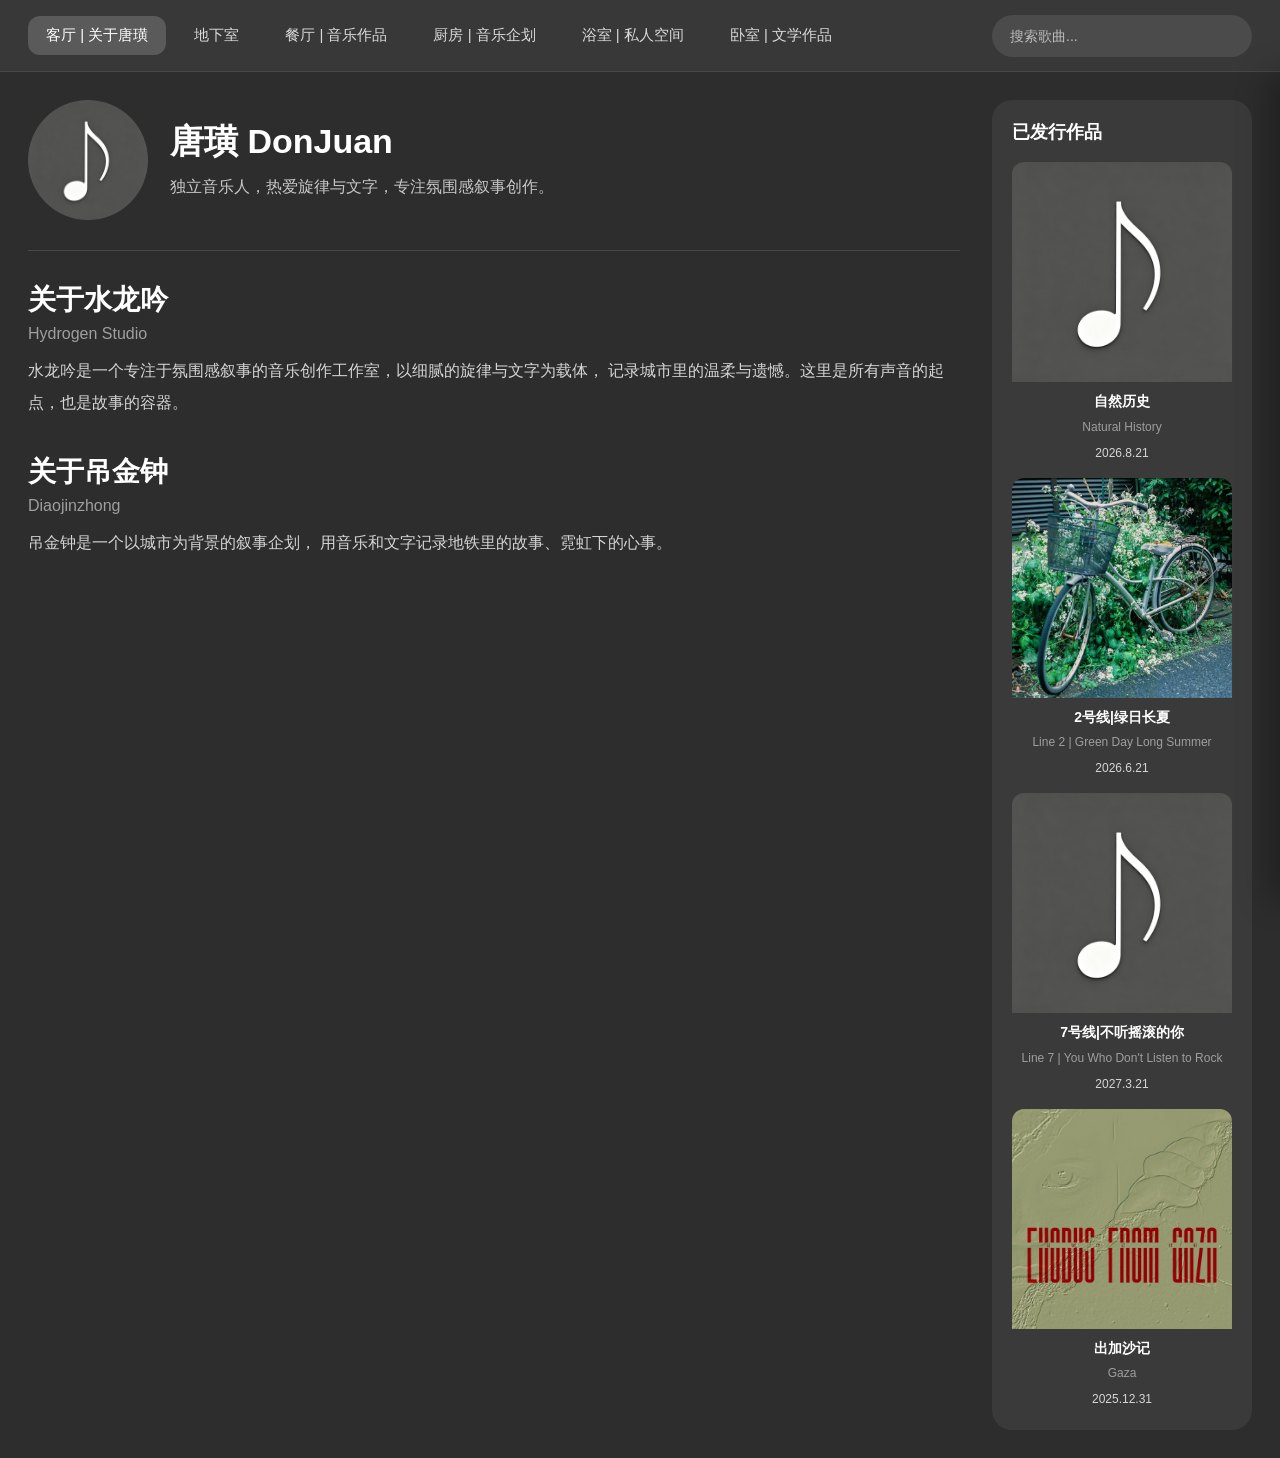
==== commit e1fc76d7: "Add files via upload" ====
--- a/index.html
+++ b/index.html
@@ -1,406 +1,281 @@
 <!DOCTYPE html>
 <html lang="zh-CN">
 <head>
-    <meta charset="UTF-8">
-
-    <meta
-        name="viewport"
-        content="width=device-width, initial-scale=1.0"
-    >
-
-    <title>唐璜 DonJuan</title>
-
-    <link
-        rel="stylesheet"
-        href="style.css"
-    >
+<meta charset="UTF-8">
+<meta name="viewport" content="width=device-width, initial-scale=1.0">
+
+<title>唐璜 DonJuan</title>
+
+<link rel="stylesheet" href="style.css">
 </head>
 
 <body>
 
-    <!-- 顶部导航 -->
-    <header class="top-header">
-
-        <nav class="top-nav">
+<header class="top-header">
+
+    <nav class="top-nav">
+
+        <div class="nav-item active" onclick="switchTab('home')">
+            客厅 | 关于唐璜
+        </div>
+
+        <div class="nav-item" onclick="switchTab('playlist')">
+            地下室
+        </div>
+
+        <div class="nav-item work-nav-container" onclick="switchTab('work')">
+            餐厅 | 音乐作品
+
+            <div class="work-dropdown">
+                <div class="dropdown-item multi-filter" data-type="all">全部作品</div>
+                <div class="dropdown-item multi-filter" data-type="album">专辑</div>
+                <div class="dropdown-item multi-filter" data-type="ep">EP</div>
+                <div class="dropdown-item multi-filter" data-type="single">单曲</div>
+            </div>
+        </div>
+
+        <div class="nav-item" onclick="switchTab('project')">
+            厨房 | 音乐企划
+        </div>
+
+        <div class="nav-item" onclick="switchTab('private')">
+            浴室 | 私人空间
+        </div>
+
+        <div class="nav-item" onclick="switchTab('literature')">
+            卧室 | 文学作品
+        </div>
+
+    </nav>
+
+    <div class="search-box">
+
+        <input
+            type="text"
+            id="search-input"
+            class="search-input"
+            placeholder="搜索歌曲..."
+            oninput="searchSong()"
+        >
+
+        <div
+            id="search-result"
+            class="search-result"
+        ></div>
+
+    </div>
+
+</header>
+
+<!-- 首页 -->
+<div id="page-home" class="page active">
+
+    <div class="container home-container">
+
+        <div class="home-main">
+
+            <section class="profile-section">
+
+                <div class="profile-avatar">
+                    <img src="picture/zhanweifu.png" alt="头像">
+                </div>
+
+                <div class="profile-info">
+                    <h1 class="profile-name">唐璜 DonJuan</h1>
+
+                    <div class="profile-bio">
+                        <p>
+                            独立音乐人，热爱旋律与文字，专注氛围感叙事创作。
+                        </p>
+                    </div>
+                </div>
+
+            </section>
+
+            <hr class="home-divider">
+
+            <section class="studio-section">
+                <h2 class="studio-title">关于水龙吟</h2>
+                <p class="studio-subtitle">Hydrogen Studio</p>
+
+                <p class="studio-desc">
+                    水龙吟是一个专注于氛围感叙事的音乐创作工作室，以细腻的旋律与文字为载体，
+                    记录城市里的温柔与遗憾。这里是所有声音的起点，也是故事的容器。
+                </p>
+            </section>
+
+            <section class="studio-section">
+                <h2 class="studio-title">关于吊金钟</h2>
+                <p class="studio-subtitle">Diaojinzhong</p>
+
+                <p class="studio-desc">
+                    吊金钟是一个以城市为背景的叙事企划，
+                    用音乐和文字记录地铁里的故事、霓虹下的心事。
+                </p>
+            </section>
+
+        </div>
+
+        <!-- 右侧作品栏 -->
+        <aside class="home-sidebar">
+
+            <h3 class="sidebar-title">
+                已发行作品
+            </h3>
+
+            <div class="sidebar-works" id="sidebar-works">
+            </div>
+
+        </aside>
+
+    </div>
+</div>
+
+<!-- 曲序页 -->
+<div id="page-playlist" class="page">
+
+    <div class="container">
+
+        <h2 class="section-title">
+            地下室
+        </h2>
+
+        <div class="playlist-table">
+
+            <div class="table-header">
+
+                <div class="col-num">
+                    DxV-编号
+                </div>
+
+                <div class="col-title">
+                    中文名
+                </div>
+
+                <div class="col-en-title">
+                    英文名
+                </div>
+
+                <div class="col-creation">
+                    创作时间
+                </div>
+
+                <div class="col-age">
+                    年龄
+                </div>
+
+                <div class="col-release">
+                    发行时间
+                </div>
+
+                <div class="col-style">
+                    风格
+                </div>
+
+                <div class="col-play">
+                    播放
+                </div>
+
+                <div class="col-lyrics">
+                    歌词详情
+                </div>
+
+            </div>
+
+            <div id="playlist-body"></div>
+
+        </div>
+
+    </div>
+
+</div>
+
+<!-- 音乐作品页 -->
+<div id="page-work" class="page">
+
+    <div class="container">
+
+        <h2 class="section-title">
+            餐厅 | 音乐作品
+        </h2>
+
+        <section class="work-group">
 
             <div
-                class="nav-item active"
-                onclick="switchTab('home')"
-            >
-                首页
-            </div>
-
-            <div
-                class="nav-item"
-                onclick="switchTab('playlist')"
-            >
-                曲序
-            </div>
-
-            <div
-                class="nav-item"
-                onclick="switchTab('album')"
-            >
-                专辑 / EP
-            </div>
-
-            <div
-                class="nav-item"
-                onclick="switchTab('literature')"
-            >
-                文学作品
-            </div>
-
-        </nav>
-
-        <!-- 搜索 -->
-        <div class="search-box">
-
-            <input
-                type="text"
-                id="search-input"
-                class="search-input"
-                placeholder="搜索歌曲..."
-                oninput="searchSong()"
-            >
-
-            <div
-                id="search-result"
-                class="search-result"
+                id="work-list"
+                class="album-list"
             ></div>
 
-        </div>
-
-    </header>
-
-    <!-- 首页 -->
+        </section>
+
+    </div>
+
+</div>
+
+<!-- 音乐企划 -->
+<div id="page-project" class="page">
+
+    <div class="container">
+        <h2 class="section-title">
+            厨房 | 音乐企划
+        </h2>
+    </div>
+
+</div>
+
+<!-- 私人空间 -->
+<div id="page-private" class="page">
+
+    <div class="container">
+        <h2 class="section-title">
+            浴室 | 私人空间
+        </h2>
+    </div>
+
+</div>
+
+<!-- 文学作品 -->
+<div id="page-literature" class="page">
+
+    <div class="container">
+        <h2 class="section-title">
+            卧室 | 文学作品
+        </h2>
+    </div>
+
+</div>
+
+<!-- 歌词侧栏 -->
+<div id="lyrics-sidebar" class="lyrics-sidebar">
+
+    <div class="lyrics-header">
+
+        <h3 id="lyrics-title">
+            歌词
+        </h3>
+
+        <button onclick="closeLyricsSidebar()">
+            ×
+        </button>
+
+    </div>
+
     <div
-        id="page-home"
-        class="page active"
-    >
-
-        <div class="container">
-
-            <section class="profile-section">
-
-                <div class="profile-avatar">
-                    <img
-                        src="picture/zhanweifu.png"
-                        alt="头像"
-                    >
-                </div>
-
-                <div class="profile-info">
-
-                    <h1 class="profile-name">
-                        唐璜 DonJuan
-                    </h1>
-
-                    <div class="profile-bio">
-
-                        <p>
-                            独立音乐人，
-                            热爱旋律与文字，
-                            专注氛围感叙事创作。
-                        </p>
-
-                    </div>
-
-                </div>
-
-            </section>
-
-            <!-- 已发行作品 -->
-            <section class="works-section">
-
-                <h2 class="section-title">
-                    已发行作品
-                </h2>
-
-                <div class="works-grid">
-
-                    <div
-                        class="work-card"
-                        onclick="goToDetail('gaza','home')"
-                    >
-
-                        <div class="work-cover">
-                            <img
-                                src="picture/gaza.jpg"
-                                alt="Gaza"
-                            >
-                        </div>
-
-                        <div class="work-name">
-                            <p class="song-title">
-                                Gaza
-                            </p>
-                        </div>
-
-                    </div>
-
-                    <div
-                        class="work-card"
-                        onclick="goToDetail('letter','home')"
-                    >
-
-                        <div class="work-cover">
-                            <img
-                                src="picture/letter.png"
-                                alt="一封信"
-                            >
-                        </div>
-
-                        <div class="work-name">
-                            <p class="song-title">
-                                一封信
-                            </p>
-                        </div>
-
-                    </div>
-
-                    <div
-                        class="work-card"
-                        onclick="goToDetail('summer','home')"
-                    >
-
-                        <div class="work-cover">
-                            <img
-                                src="picture/summer.jpg"
-                                alt="夏日"
-                            >
-                        </div>
-
-                        <div class="work-name">
-                            <p class="song-title">
-                                夏日
-                            </p>
-                        </div>
-
-                    </div>
-
-                </div>
-
-            </section>
-
-        </div>
-
-    </div>
-
-    <!-- 曲序页 -->
-    <div
-        id="page-playlist"
-        class="page"
-    >
-
-        <div class="container">
-
-            <h2 class="section-title">
-                曲序
-            </h2>
-
-            <div class="playlist-table">
-
-                <div class="table-header">
-
-                    <div class="col-num">
-                        序号
-                    </div>
-
-                    <div class="col-cover">
-                        封面
-                    </div>
-
-                    <div class="col-title">
-                        歌曲名称
-                    </div>
-
-                    <div class="col-time">
-                        时间
-                    </div>
-
-                    <div class="col-age">
-                        年份
-                    </div>
-
-                    <div class="col-note">
-                        备注
-                    </div>
-
-                    <div class="col-play">
-                        播放
-                    </div>
-
-                </div>
-
-                <div id="playlist-body"></div>
-
-            </div>
-
-        </div>
-
-    </div>
-
-    <!-- 专辑 / EP -->
-    <div
-        id="page-album"
-        class="page"
-    >
-
-        <div class="container">
-
-            <h2 class="section-title">
-                专辑 / EP
-            </h2>
-
-            <!-- 专辑 -->
-            <section class="album-group">
-
-                <h3 class="album-group-title">
-                    专辑
-                </h3>
-
-                <div
-                    id="album-list"
-                    class="album-list"
-                ></div>
-
-            </section>
-
-            <!-- EP -->
-            <section class="album-group">
-
-                <h3 class="album-group-title">
-                    EP
-                </h3>
-
-                <div
-                    id="ep-list"
-                    class="album-list"
-                ></div>
-
-            </section>
-
-        </div>
-
-    </div>
-
-    <!-- 专辑详情页 -->
-    <div
-        id="page-album-detail"
-        class="page"
-    >
-
-        <div class="container">
-
-            <button
-                class="back-btn"
-                onclick="switchTab('album')"
-            >
-                ← 返回专辑列表
-            </button>
-
-            <div class="album-detail-header">
-
-                <div class="detail-cover">
-
-                    <img
-                        id="detail-album-cover"
-                        src=""
-                        alt="专辑封面"
-                    >
-
-                </div>
-
-                <div class="detail-info">
-
-                    <h2
-                        id="detail-album-title"
-                    ></h2>
-
-                    <p
-                        id="detail-album-date"
-                    ></p>
-
-                    <p
-                        id="detail-album-style"
-                    ></p>
-
-                </div>
-
-            </div>
-
-            <div class="album-tracklist">
-
-                <h3>
-                    曲目列表
-                </h3>
-
-                <div class="playlist-table album-track">
-
-                    <div class="table-header">
-
-                        <div class="col-num">
-                            序号
-                        </div>
-
-                        <div class="col-code">
-                            创作编号
-                        </div>
-
-                        <div class="col-title">
-                            歌曲名称
-                        </div>
-
-                        <div class="col-time">
-                            时间
-                        </div>
-
-                        <div class="col-play">
-                            播放
-                        </div>
-
-                    </div>
-
-                    <div
-                        id="tracklist-body"
-                    ></div>
-
-                </div>
-
-            </div>
-
-        </div>
-
-    </div>
-
-    <!-- 文学作品 -->
-    <div
-        id="page-literature"
-        class="page"
-    >
-
-        <div class="container">
-
-            <h2 class="section-title">
-                文学作品
-            </h2>
-
-            <div
-                class="empty-content"
-            ></div>
-
-        </div>
-
-    </div>
-
-    <!-- 数据 -->
-    <script src="js/playlist.js"></script>
-    <script src="js/lyrics.js"></script>
-    <script src="js/album.js"></script>
-
-    <!-- 主脚本 -->
-    <script src="script.js"></script>
+        class="lyrics-body"
+        id="lyrics-body"
+    ></div>
+
+</div>
+
+<!-- 数据 -->
+<script src="js/longzu.js"></script>
+<script src="js/subway.js"></script>
+<script src="js/playlist.js"></script>
+<script src="js/lyrics.js"></script>
+<script src="js/album.js"></script>
+
+<!-- 主脚本 -->
+<script src="script.js"></script>
 
 </body>
-</html>+</html>
--- a/style.css
+++ b/style.css
@@ -1,709 +1,1324 @@
-* {
-    margin: 0;
-    padding: 0;
-    box-sizing: border-box;
-    font-family: "SimHei", "黑体", sans-serif;
-}
-body {
-    background: #333;
-    color: #fff;
-    padding-top: 60px;
-    min-height: 100vh;
-}
-
-/* 导航 */
-.top-header {
-    position: fixed;
-    top: 0;
-    left: 0;
-    width: 100%;
-    height: 60px;
-    background: #444;
-    display: flex;
-    align-items: center;
-    justify-content: space-between;
-    padding: 0 1rem;
-    z-index: 100;
-}
-.top-nav {
-    display: flex;
-    gap: 1rem;
-}
-.nav-item {
-    color: #fff;
-    cursor: pointer;
-    padding: 0.5rem 1rem;
-    border-radius: 4px;
-    transition: 0.2s;
-}
-.nav-item.active {
-    background: #666;
-}
-
-/* 搜索 */
-.search-box {
-    width: 220px;
-    position: relative;
-}
-.search-input {
-    width: 100%;
-    padding: 6px 12px;
-    border-radius: 20px;
-    border: none;
-    background: #555;
-    color: #fff;
-    outline: none;
-}
-.search-result {
-    position: absolute;
-    top: 110%;
-    left: 0;
-    width: 100%;
-    background: #444;
-    border-radius: 8px;
-    display: none;
-    z-index: 999;
-    max-height: 220px;
-    overflow-y: auto;
-}
-.search-result-item {
-    padding: 8px 12px;
-    display: flex;
-    align-items: center;
-    gap: 8px;
-    cursor: pointer;
-}
-.search-result-item:hover {
-    background: #555;
-}
-.search-result-item img {
-    width: 30px;
-    height: 30px;
-    border-radius: 4px;
-    object-fit: cover;
-}
-
-/* 页面切换 */
-.page {
-    display: none;
-}
-.page.active {
-    display: block;
-}
-
-.container {
-    max-width: 1000px;
-    margin: 0 auto;
-    padding: 20px;
+/* =========================================
+   RESET
+========================================= */
+
+*{
+    margin:0;
+    padding:0;
+    box-sizing:border-box;
+}
+
+html{
+    scroll-behavior:smooth;
+}
+
+body{
+    font-family:
+        "PingFang SC",
+        "Microsoft YaHei",
+        "SimHei",
+        sans-serif;
+
+    background:#2d2d2d;
+    color:#fff;
+
+    min-height:100vh;
+    overflow-x:hidden;
+
+    padding-top:72px;
+}
+
+/* =========================================
+   通用
+========================================= */
+
+.page{
+    display:none;
+}
+
+.page.active{
+    display:block;
+}
+
+.container{
+    width:100%;
+    max-width:1280px;
+    margin:0 auto;
+    padding:28px;
+}
+
+.section-title{
+    font-size:30px;
+    font-weight:700;
+    margin-bottom:24px;
+    color:#fff;
+}
+
+img{
+    display:block;
+    max-width:100%;
+}
+
+button{
+    outline:none;
+}
+
+/* =========================================
+   顶部导航
+========================================= */
+
+.top-header{
+    position:fixed;
+    top:0;
+    left:0;
+
+    width:100%;
+    height:72px;
+
+    background:#383838;
+
+    display:flex;
+    align-items:center;
+    justify-content:space-between;
+
+    padding:0 28px;
+
+    border-bottom:1px solid rgba(255,255,255,.08);
+
+    z-index:9999;
+}
+
+.top-nav{
+    display:flex;
+    align-items:center;
+    gap:10px;
+}
+
+.nav-item{
+    position:relative;
+
+    padding:10px 18px;
+
+    border-radius:12px;
+
+    cursor:pointer;
+
+    transition:.25s ease;
+
+    font-size:15px;
+    color:#d9d9d9;
+
+    white-space:nowrap;
+}
+
+.nav-item:hover{
+    background:#4b4b4b;
+}
+
+.nav-item.active{
+    background:#5a5a5a;
+    color:#fff;
+}
+
+/* =========================================
+   搜索
+========================================= */
+
+.search-box{
+    width:260px;
+    position:relative;
+}
+
+.search-input{
+    width:100%;
+    height:42px;
+
+    border:none;
+    border-radius:999px;
+
+    padding:0 18px;
+
+    background:#4b4b4b;
+    color:#fff;
+
+    font-size:14px;
+}
+
+.search-input::placeholder{
+    color:#bcbcbc;
+}
+
+.search-input:focus{
+    outline:none;
+}
+
+.search-result{
+    position:absolute;
+    top:52px;
+    left:0;
+
+    width:100%;
+    max-height:430px;
+
+    background:#444;
+
+    border-radius:14px;
+
+    overflow:auto;
+
+    display:none;
+
+    box-shadow:
+        0 10px 30px rgba(0,0,0,.25);
+
+    z-index:999;
+}
+
+.search-result-item{
+    display:flex;
+    align-items:center;
+
+    gap:12px;
+
+    padding:12px 16px;
+
+    cursor:pointer;
+
+    transition:.2s;
+}
+
+.search-result-item:hover{
+    background:#555;
+}
+
+.search-result-item img{
+    width:42px;
+    height:42px;
+
+    border-radius:8px;
+    object-fit:cover;
+    flex-shrink:0;
+}
+
+.search-result-text{
+    min-width:0;
+}
+
+.search-result-text strong{
+    display:block;
+    color:#fff;
+    font-size:14px;
+    line-height:1.4;
+    overflow:hidden;
+    text-overflow:ellipsis;
+    white-space:nowrap;
+}
+
+.search-result-text span,
+.en-search{
+    color:#999;
+    font-size:12px;
+    line-height:1.5;
+}
+
+.search-empty{
+    padding:14px 16px;
+    color:#bcbcbc;
+    font-size:14px;
+}
+
+/* =========================================
+   首页（客厅）
+========================================= */
+
+.home-container{
+    display:grid;
+
+    grid-template-columns:
+        minmax(0,1fr)
+        260px;
+
+    gap:32px;
+}
+
+/* 左侧主体 */
+
+.home-main{
+    min-width:0;
 }
 
 /* 个人信息 */
-.profile-section {
-    display: flex;
-    gap: 20px;
-    align-items: center;
-    margin-bottom: 30px;
-}
-.profile-avatar {
-    width: 100px;
-    height: 100px;
-    border-radius: 50%;
-    overflow: hidden;
-}
-.profile-avatar img {
-    width: 100%;
-    height: 100%;
-    object-fit: cover;
-}
-.profile-name {
-    font-size: 26px;
-    margin-bottom: 6px;
-}
-.profile-bio p {
-    color: #ccc;
-    margin-bottom: 4px;
-}
-
-/* 卡片 */
-.works-grid {
-    display: grid;
-    grid-template-columns: repeat(auto-fill, minmax(150px, 1fr));
-    gap: 16px;
-}
-.work-card {
-    background: #444;
-    border-radius: 8px;
-    overflow: hidden;
-    cursor: pointer;
-}
-.work-cover {
-    width: 100%;
-    aspect-ratio: 1/1;
-}
-.work-cover img {
-    width: 100%;
-    height: 100%;
-    object-fit: cover;
-}
-.song-title {
-    padding: 8px;
-    text-align: center;
-    font-size: 14px;
-}
-.placeholder-line {
-    height: 10px;
-    background: #666;
-    border-radius: 4px;
-    margin: 8px;
-}
-
-.section-title {
-    font-size: 22px;
-    margin-bottom: 16px;
-}
-
-/* 表格通用 */
-.playlist-table {
-    width: 100%;
-    background: #444;
-    border-radius: 8px;
-    overflow: hidden;
-}
-.table-header, .table-row {
-    display: grid;
-    grid-template-columns: 60px 80px 1fr 100px 80px 130px 80px;
-    padding: 12px 16px;
-    align-items: center;
-}
+
+.profile-section{
+    display:flex;
+    align-items:center;
+    gap:22px;
+
+    margin-bottom:28px;
+}
+
+.profile-avatar{
+    width:120px;
+    height:120px;
+
+    border-radius:50%;
+    overflow:hidden;
+
+    flex-shrink:0;
+}
+
+.profile-avatar img{
+    width:100%;
+    height:100%;
+    object-fit:cover;
+}
+
+.profile-name{
+    font-size:34px;
+    margin-bottom:8px;
+}
+
+.profile-bio p{
+    color:#c7c7c7;
+    line-height:1.8;
+}
+
+/* 分隔线 */
+
+.home-divider{
+    border:none;
+    border-top:
+        1px solid rgba(255,255,255,.12);
+
+    margin:30px 0;
+}
+
+/* studio */
+
+.studio-section{
+    margin-bottom:34px;
+}
+
+.studio-title{
+    font-size:28px;
+    margin-bottom:6px;
+}
+
+.studio-subtitle{
+    color:#9f9f9f;
+    margin-bottom:12px;
+}
+
+.studio-desc{
+    color:#d5d5d5;
+    line-height:2;
+}
+
+/* =========================================
+   首页右侧 sidebar
+========================================= */
+
+.home-sidebar{
+    position:sticky;
+    top:96px;
+
+    background:#3a3a3a;
+
+    border-radius:20px;
+
+    padding:20px;
+
+    height:fit-content;
+}
+
+.sidebar-title{
+    font-size:18px;
+    margin-bottom:18px;
+}
+
+.sidebar-works{
+    display:flex;
+    flex-direction:column;
+    gap:14px;
+}
+
+/* =========================================
+   地下室 table
+========================================= */
+
+.playlist-table{
+    width:100%;
+
+    background:#3a3a3a;
+
+    border-radius:18px;
+
+    overflow:hidden;
+}
+
+.table-header,
+.table-row{
+    display:grid;
+
+    grid-template-columns:
+        96px
+        minmax(150px,1.3fr)
+        minmax(140px,1fr)
+        110px
+        70px
+        110px
+        110px
+        72px
+        92px;
+
+    align-items:center;
+
+    gap:12px;
+
+    padding:18px 24px;
+}
+
+.table-header{
+    background:#474747;
+    font-weight:700;
+}
+
+.table-row{
+    border-bottom:
+        1px solid rgba(255,255,255,.06);
+
+    transition:.2s;
+}
+
+.col-play,
+.col-lyrics{
+    text-align:center;
+}
+
+.icon-action-btn{
+    width:34px;
+    height:34px;
+    border:none;
+    border-radius:50%;
+    background:#505050;
+    color:#fff;
+    cursor:pointer;
+    font-size:15px;
+    line-height:34px;
+    transition:.2s;
+}
+
+.icon-action-btn:hover{
+    background:#fff;
+    color:#222;
+    transform:translateY(-1px);
+}
+
+/* =========================================
+   作品页
+========================================= */
+
+.album-list{
+    display:grid;
+    grid-template-columns:
+        repeat(
+            auto-fill,
+            minmax(220px,1fr)
+        );
+    gap:18px;
+}
+
+/* 卡片 */
+
+.album-card{
+    display:flex;
+    flex-direction:column;
+
+    background:#3a3a3a;
+
+    border-radius:14px;
+
+    overflow:hidden;
+
+    cursor:pointer;
+
+    transition:.25s ease;
+}
+
+.album-card:hover{
+    background:#454545;
+    transform:translateY(-2px);
+}
+
+.album-card-cover{
+    width:100%;
+    aspect-ratio:1/1;
+    object-fit:cover;
+}
+
+.album-card-info{
+    padding:14px;
+    min-width:0;
+}
+
+.album-card-info h3{
+    font-size:18px;
+    margin-bottom:6px;
+    line-height:1.4;
+}
+
+.album-card-en{
+    color:#9e9e9e;
+    font-size:13px;
+    line-height:1.5;
+    min-height:20px;
+    margin-bottom:6px;
+}
+
+.album-card-time{
+    color:#d6d6d6;
+    font-size:13px;
+    line-height:1.5;
+}
+
+.album-card.compact{
+    border-radius:12px;
+}
+
+.album-card.compact .album-card-info{
+    padding:10px 6px 2px;
+}
+
+.album-card.compact .album-card-info h3{
+    font-size:14px;
+    text-align:center;
+}
+
+.album-card.compact .album-card-en,
+.album-card.compact .album-card-time{
+    text-align:center;
+    font-size:12px;
+}
+
+/* 空状态 */
+
+.empty-works{
+    text-align:center;
+
+    background:#3a3a3a;
+
+    border-radius:18px;
+
+    padding:50px;
+
+    color:#aaa;
+}
+
+/* =========================================
+   首页歌词侧栏
+========================================= */
+
+.lyrics-sidebar{
+    position:fixed;
+    top:72px;
+    right:0;
+    width:360px;
+    max-width:100vw;
+    height:calc(100vh - 72px);
+    background:#3a3a3a;
+    box-shadow:-12px 0 30px rgba(0,0,0,.28);
+    transform:translateX(100%);
+    transition:.25s ease;
+    z-index:10000;
+    display:flex;
+    flex-direction:column;
+    pointer-events:auto;
+}
+
+.lyrics-sidebar.show{
+    transform:translateX(0);
+}
+
+.lyrics-header{
+    display:flex;
+    align-items:center;
+    justify-content:space-between;
+    gap:16px;
+    padding:18px 20px;
+    border-bottom:1px solid rgba(255,255,255,.08);
+}
+
+.lyrics-header h3{
+    font-size:18px;
+}
+
+.lyrics-header button{
+    border:none;
+    background:#555;
+    color:#fff;
+    width:34px;
+    height:34px;
+    border-radius:50%;
+    cursor:pointer;
+}
+
+.lyrics-body{
+    padding:20px;
+    overflow:auto;
+    white-space:pre-line;
+    color:#e0e0e0;
+    line-height:2;
+}
+
+/* =========================================
+   下拉菜单
+========================================= */
+
+.work-nav-container{
+    position:relative;
+}
+
+.work-dropdown{
+    position:absolute;
+
+    top:58px;
+    left:0;
+
+    width:180px;
+
+    background:#444;
+
+    border-radius:16px;
+
+    overflow:hidden;
+
+    display:none;
+    flex-direction:column;
+
+    box-shadow:
+        0 12px 30px rgba(0,0,0,.22);
+}
+
+.work-nav-container:hover
+.work-dropdown{
+    display:flex;
+}
+
+.dropdown-item{
+    padding:12px 16px;
+    cursor:pointer;
+    transition:.2s;
+}
+
+.dropdown-item:hover{
+    background:#555;
+}
+
+.dropdown-item.multi-filter.active{
+    background:#666;
+}
+/* =========================================
+   album-detail 页面
+========================================= */
+
+.album-detail-container{
+    max-width:1200px;
+    margin:0 auto;
+}
+
+.back-btn{
+    border:none;
+    background:#444;
+
+    color:#fff;
+
+    padding:12px 18px;
+
+    border-radius:12px;
+
+    cursor:pointer;
+
+    transition:.2s;
+
+    margin-bottom:24px;
+}
+
+.back-btn:hover{
+    background:#555;
+}
+
+.album-detail-header{
+    display:flex;
+    align-items:flex-start;
+    gap:40px;
+
+    margin-bottom:36px;
+}
+
+.detail-cover{
+    width:260px;
+    flex-shrink:0;
+}
+
+.detail-cover img{
+    width:100%;
+    aspect-ratio:1/1;
+
+    object-fit:cover;
+
+    border-radius:22px;
+}
+
+.detail-info{
+    flex:1;
+}
+
+.detail-info h2{
+    font-size:42px;
+    margin-bottom:10px;
+}
+
+.detail-info p{
+    color:#d7d7d7;
+    line-height:2;
+    font-size:16px;
+}
+
+.album-tracklist h3{
+    font-size:26px;
+    margin-bottom:20px;
+}
+
 .album-track .table-header,
-.album-track .table-row {
-    grid-template-columns: 60px 120px 1fr 100px 80px;
-}
-.table-header {
-    background: #555;
-    font-weight: bold;
-}
-.table-row {
-    border-bottom: 1px solid #555;
-    cursor: pointer;
-}
-.table-row:hover {
-    background: #555;
-}
-.col-cover img {
-    width: 40px;
-    height: 40px;
-    border-radius: 4px;
-    object-fit: cover;
-}
-.col-play {
-    text-align: center;
-    font-size: 18px;
-}
-
-/* 专辑列表 */
-.album-list {
-    display: flex;
-    flex-direction: column;
-    gap: 12px;
-}
-.album-row {
-    background: #444;
-    border-radius: 8px;
-    padding: 16px;
-    display: flex;
-    gap: 16px;
-    align-items: center;
-    cursor: pointer;
-}
-.album-row:hover {
-    background: #555;
-}
-.album-cover {
-    width: 80px;
-    height: 80px;
-    border-radius: 6px;
-    overflow: hidden;
-}
-.album-cover img {
-    width: 100%;
-    height: 100%;
-    object-fit: cover;
-}
-.album-info h3 {
-    margin-bottom: 6px;
-}
-.album-info p {
-    color: #ccc;
-    font-size: 14px;
-    margin-bottom: 4px;
-}
-
-/* 专辑详情 */
-.back-btn {
-    background: none;
-    border: none;
-    color: #fff;
-    font-size: 16px;
-    cursor: pointer;
-    margin-bottom: 20px;
-}
-.album-detail-header {
-    display: flex;
-    gap: 24px;
-    margin-bottom: 30px;
-}
-.detail-cover {
-    width: 160px;
-    height: 160px;
-    border-radius: 8px;
-    overflow: hidden;
-}
-.detail-cover img {
-    width: 100%;
-    height: 100%;
-    object-fit: cover;
-}
-.detail-info p {
-    color: #ccc;
-    margin-bottom: 6px;
-}
-.album-tracklist {
-    margin-top: 20px;
-}
-
-/* 播放器页面 */
-.player-page {
-    background: #222;
-}
-.back-bar {
-    padding: 16px 20px;
-}
-.detail-wrap {
-    display: flex;
-    max-width: 1000px;
-    margin: 0 auto;
-    padding: 20px;
-    gap: 40px;
-}
-.detail-left {
-    display: flex;
-    flex-direction: column;
-    align-items: center;
-    width: 50%;
-}
-.player-cover {
-    width: 300px;
-    height: 300px;
-    border-radius: 50%;
-    overflow: hidden;
-    margin-bottom: 30px;
-}
-.player-cover img {
-    width: 100%;
-    height: 100%;
-    object-fit: cover;
-}
-.player-controls {
-    width: 100%;
-}
-.progress-bar {
-    width: 100%;
-    height: 6px;
-    background: #444;
-    border-radius: 3px;
-    overflow: hidden;
-    margin-bottom: 12px;
-}
-.progress-fill {
-    height: 100%;
-    background: #fff;
-    width: 0%;
-}
-.control-row {
-    display: flex;
-    justify-content: space-between;
-    align-items: center;
-}
-.play-toggle {
-    background: none;
-    border: none;
-    color: #fff;
-    font-size: 28px;
-    cursor: pointer;
-}
-
-.detail-right {
-    width: 50%;
-}
-.tab-buttons {
-    display: flex;
-    gap: 12px;
-    margin-bottom: 20px;
-}
-.tab-btn {
-    background: #444;
-    color: #fff;
-    border: none;
-    padding: 8px 16px;
-    border-radius: 4px;
-    cursor: pointer;
-}
-.tab-btn.active {
-    background: #fff;
-    color: #222;
-}
-.tab-content {
-    display: none;
-    color: #ccc;
-    line-height: 1.6;
-}
-.tab-content.active {
-    display: block;
-}
-.lyrics-box p {
-    margin-bottom: 8px;
-}
-.empty-content {
-    height: 300px;
-    background: #444;
-    border-radius: 8px;
-}
-/* ===================================
-   专辑 / EP 页面
-=================================== */
-
-/* 分组 */
-.album-group {
-    margin-top: 36px;
-}
-
-/* 标题：专辑 / EP */
-.album-group-title {
-    font-size: 26px;
-    font-weight: 700;
-    color: #fff;
-    margin-bottom: 20px;
-    padding-bottom: 8px;
-    border-bottom: 2px solid #666;
-}
-
-/* 一列排列 */
-.album-list {
-    display: flex;
-    flex-direction: column;
-    gap: 16px;
-}
-
-/* 每张专辑卡 */
-.album-row {
-    background: #2b2b2b;
-    border-radius: 14px;
-    padding: 22px 24px;
-    cursor: pointer;
-    transition: all .25s ease;
-    border: 1px solid #3c3c3c;
-}
-
-/* hover */
-.album-row:hover {
-    transform: translateY(-2px);
-    background: #343434;
-    border-color: #666;
-}
-
-/* 专辑信息 */
-.album-info h3 {
-    font-size: 24px;
-    margin-bottom: 14px;
-    color: #fff;
-}
-
-/* 文本 */
-.album-info p {
-    font-size: 15px;
-    color: #cfcfcf;
-    line-height: 1.9;
-    margin: 4px 0;
-}
-
-/* ===================================
-   专辑详情页
-=================================== */
-
-.album-detail-header {
-    display: flex;
-    gap: 30px;
-    align-items: flex-start;
-    margin-bottom: 40px;
-}
-
-/* 专辑封面 */
-.detail-cover img {
-    width: 220px;
-    border-radius: 14px;
-    object-fit: cover;
-}
-
-/* 右侧文字 */
-.detail-info {
-    flex: 1;
-}
-
-.detail-info h2 {
-    font-size: 36px;
-    margin-bottom: 18px;
-    color: #fff;
-}
-
-.detail-info p {
-    font-size: 17px;
-    color: #cfcfcf;
-    margin-bottom: 12px;
-}
-
-/* 曲目列表标题 */
-.album-tracklist h3 {
-    font-size: 24px;
-    margin-bottom: 18px;
-}
-
-/* 歌曲列表行 */
-.album-track .table-row {
-    cursor: pointer;
-    transition: .2s;
-}
-
-.album-track .table-row:hover {
-    background: rgba(255,255,255,.08);
-}
-
-/* 返回按钮 */
-.back-btn {
-    margin-bottom: 30px;
-}
-/* ===================================
-   专辑卡片：封面 + 信息
-=================================== */
-
-.album-row {
-    display: flex;
-    align-items: center;
-    gap: 28px;
-}
-
-/* 左侧封面容器 */
-.album-cover-box {
-    flex-shrink: 0;
-}
-
-/* 1:1 封面 */
-.album-cover-img {
-    width: 180px;
-    aspect-ratio: 1 / 1;
-    object-fit: cover;
-    border-radius: 14px;
-    display: block;
-}
-
-/* 右侧文字 */
-.album-info {
-    flex: 1;
-}
-
-.album-info h3 {
-    font-size: 30px;
-    margin-bottom: 18px;
-    color: #fff;
-}
-
-.album-info p {
-    font-size: 16px;
-    line-height: 1.9;
-    color: #d3d3d3;
-    margin: 8px 0;
-}
-/* ===================================
-   手机端适配（竖屏）
-=================================== */
-
-@media screen and (max-width: 768px) {
-
-    /* 页面边距 */
-    body {
-        overflow-x: hidden;
-    }
-
-    .container {
-        padding: 14px;
-    }
-
-    /* ==========================
-       顶部导航
-    ========================== */
-
-    .top-header {
-        padding: 10px 14px;
-    }
-
-    .top-nav {
-        gap: 18px;
-        flex-wrap: wrap;
-    }
-
-    .nav-item {
-        font-size: 15px;
-        white-space: nowrap;
-    }
-
-    /* ==========================
-       标题缩小
-    ========================== */
-
-    .section-title {
-        font-size: 30px;
-    }
-
-    .album-group-title {
-        font-size: 24px;
-    }
-
-    /* ==========================
-       首页卡片
-    ========================== */
-
-    .works-grid {
-        gap: 14px;
-    }
-
-    .work-card {
-        width: 140px;
-    }
-
-    .song-title {
-        font-size: 14px;
-    }
-
-    /* ==========================
-       曲序表格
-    ========================== */
-
-    .playlist-table {
-        overflow-x: auto;
-        -webkit-overflow-scrolling: touch;
-    }
-
-    .table-header,
-    .table-row {
-        min-width: 760px;
-    }
-
-    .table-header div,
-    .table-row div {
-        white-space: nowrap;
-        word-break: keep-all;
-        writing-mode: horizontal-tb;
-    }
-
-    /* 列字体缩小 */
-    .col-title,
-    .col-note,
-    .col-age,
-    .col-time,
-    .col-code,
-    .col-num {
-        font-size: 13px;
-    }
-
-    /* ==========================
-       专辑卡片
-    ========================== */
-
-    .album-row {
-        gap: 16px;
-        padding: 16px;
-    }
-
-    .album-cover-img {
-        width: 95px;
-        min-width: 95px;
-    }
-
-    .album-info {
-        min-width: 0;
-        flex: 1;
-    }
-
-    .album-info h3 {
-        font-size: 24px;
-
-        /* 不允许竖排 */
-        white-space: nowrap;
-        word-break: keep-all;
-        writing-mode: horizontal-tb;
-    }
-
-    .album-info p {
-        font-size: 13px;
-        line-height: 1.7;
-
-        /* 防止变竖字 */
-        white-space: nowrap;
-        word-break: keep-all;
-        writing-mode: horizontal-tb;
-    }
-
-    /* ==========================
-       专辑详情页
-    ========================== */
-
-    .album-detail-header {
-        gap: 16px;
-        align-items: flex-start;
-    }
-
-    .detail-cover img {
-        width: 110px;
-    }
-
-    .detail-info h2 {
-        font-size: 28px;
-        white-space: nowrap;
-    }
-
-    .detail-info p {
-        font-size: 14px;
-        white-space: nowrap;
-    }
-
-    /* ==========================
-       歌词页
-    ========================== */
-
-    #song-title {
-        font-size: 28px;
-    }
-
-    #lyrics-content {
-        font-size: 14px;
-        line-height: 1.9;
-
-        /* 关键：横排 */
-        writing-mode: horizontal-tb;
-        word-break: keep-all;
-    }
-
-    #song-info,
-    #song-note {
-        font-size: 13px;
-        line-height: 1.8;
-    }
-
-    /* ==========================
-       搜索框
-    ========================== */
-
-    .search-input {
-        font-size: 14px;
-    }
-}+.album-track .table-row{
+    grid-template-columns:
+        70px
+        150px
+        1fr
+        1fr
+        100px
+        90px;
+}
+
+/* =========================================
+   detail.html 播放页
+========================================= */
+
+.player-page{
+    background:#2d2d2d;
+    color:#fff;
+
+    padding-top:0;
+}
+
+.back-bar{
+    position:sticky;
+    top:0;
+
+    height:70px;
+
+    background:#383838;
+
+    display:flex;
+    align-items:center;
+    justify-content:space-between;
+
+    padding:0 28px;
+
+    border-bottom:
+        1px solid rgba(255,255,255,.08);
+
+    z-index:999;
+}
+
+.mini-btn{
+    border:none;
+
+    background:#555;
+    color:#fff;
+
+    padding:10px 18px;
+
+    border-radius:12px;
+
+    cursor:pointer;
+}
+
+.detail-wrap{
+    display:flex;
+    gap:50px;
+
+    max-width:1400px;
+    margin:0 auto;
+
+    padding:40px 30px 120px;
+}
+
+/* 左侧 */
+
+.detail-left{
+    width:380px;
+    flex-shrink:0;
+}
+
+.detail-wrap.is-minimized .detail-left{
+    display:none;
+}
+
+.detail-wrap.is-minimized{
+    max-width:1000px;
+}
+
+.player-cover{
+    width:100%;
+}
+
+.player-cover img{
+    width:100%;
+    aspect-ratio:1/1;
+
+    border-radius:24px;
+
+    object-fit:cover;
+
+    box-shadow:
+        0 10px 40px rgba(0,0,0,.2);
+}
+
+/* 播放器 */
+
+.player-controls{
+    margin-top:30px;
+}
+
+.progress-bar{
+    width:100%;
+    height:9px;
+
+    border-radius:999px;
+
+    background:#4d4d4d;
+
+    overflow:hidden;
+    cursor:pointer;
+    touch-action:none;
+}
+
+.progress-fill{
+    width:0%;
+    height:100%;
+
+    background:#fff;
+
+    transition:width .12s;
+    pointer-events:none;
+}
+
+.control-row{
+    display:flex;
+    align-items:center;
+    justify-content:space-between;
+
+    margin-top:18px;
+}
+
+.play-toggle{
+    width:64px;
+    height:64px;
+
+    border:none;
+    border-radius:50%;
+
+    background:#fff;
+    color:#222;
+
+    font-size:26px;
+
+    cursor:pointer;
+
+    flex-shrink:0;
+}
+
+#cur,
+#dur{
+    color:#ccc;
+}
+
+/* 右侧 */
+
+.detail-right{
+    flex:1;
+
+    background:#3a3a3a;
+
+    border-radius:28px;
+
+    padding:28px;
+}
+
+/* =========================================
+   tab
+========================================= */
+
+.tab-buttons{
+    display:flex;
+    gap:14px;
+
+    margin-bottom:26px;
+}
+
+.tab-btn{
+    border:none;
+
+    background:#4d4d4d;
+
+    color:#ddd;
+
+    border-radius:999px;
+
+    padding:12px 24px;
+
+    cursor:pointer;
+
+    transition:.2s;
+}
+
+.tab-btn:hover{
+    background:#5a5a5a;
+}
+
+.tab-btn.active{
+    background:#fff;
+    color:#111;
+}
+
+.tab-content{
+    display:none;
+}
+
+.tab-content.active{
+    display:block;
+}
+
+.lyrics-box,
+.info-box,
+.note-box{
+    line-height:2;
+    color:#ddd;
+
+    white-space:pre-wrap;
+    word-break:break-word;
+
+    max-height:70vh;
+    overflow-y:auto;
+
+    padding-right:6px;
+}
+
+.lyrics-box::-webkit-scrollbar,
+.info-box::-webkit-scrollbar,
+.note-box::-webkit-scrollbar{
+    width:6px;
+}
+
+.lyrics-box::-webkit-scrollbar-thumb,
+.info-box::-webkit-scrollbar-thumb,
+.note-box::-webkit-scrollbar-thumb{
+    background:#666;
+    border-radius:999px;
+}
+
+/* =========================================
+   mini player
+========================================= */
+
+.mini-player{
+    position:fixed;
+
+    left:50%;
+    transform:translateX(-50%);
+
+    bottom:-120px;
+
+    width:min(1200px,92vw);
+    height:86px;
+
+    background:
+        rgba(58,58,58,.96);
+
+    border:
+        1px solid rgba(255,255,255,.08);
+
+    border-radius:24px;
+
+    backdrop-filter:blur(18px);
+
+    display:flex;
+    align-items:center;
+
+    gap:20px;
+
+    padding:0 24px;
+
+    z-index:9999;
+
+    transition:.35s ease;
+}
+
+.mini-player.show{
+    bottom:20px;
+}
+
+.mini-play-btn{
+    width:54px;
+    height:54px;
+
+    border:none;
+    border-radius:50%;
+
+    background:#fff;
+    color:#111;
+
+    font-size:18px;
+
+    cursor:pointer;
+
+    flex-shrink:0;
+}
+
+.mini-song-info{
+    flex:1;
+    min-width:0;
+}
+
+#miniSongTitle{
+    font-size:15px;
+    font-weight:600;
+
+    margin-bottom:12px;
+
+    overflow:hidden;
+    text-overflow:ellipsis;
+    white-space:nowrap;
+}
+
+.mini-progress{
+    width:100%;
+    height:5px;
+
+    background:#5a5a5a;
+
+    border-radius:999px;
+
+    overflow:hidden;
+}
+
+.mini-progress-fill{
+    width:0%;
+    height:100%;
+
+    background:#fff;
+}
+
+/* =========================================
+   文学作品
+========================================= */
+
+.literature-section{
+    margin-bottom:50px;
+}
+
+.literature-subtitle{
+    font-size:26px;
+
+    margin-bottom:20px;
+
+    padding-left:12px;
+
+    border-left:
+        4px solid #666;
+}
+
+.literature-item{
+    margin-bottom:28px;
+}
+
+.literature-title{
+    font-size:20px;
+    margin-bottom:10px;
+}
+
+.literature-desc{
+    color:#d5d5d5;
+    line-height:2;
+}
+
+/* =========================================
+   手机端
+========================================= */
+
+@media screen and (max-width:768px){
+
+    body{
+        padding-top:120px;
+    }
+
+    .container{
+        padding:18px;
+    }
+
+    /* 顶栏 */
+
+    .top-header{
+        height:auto;
+
+        flex-direction:column;
+        align-items:stretch;
+
+        gap:12px;
+
+        padding:14px;
+    }
+
+    .top-nav{
+        display:flex;
+        flex-direction:column;
+        gap:10px;
+    }
+
+    .nav-item{
+        text-align:center;
+        padding:12px 10px;
+
+        font-size:14px;
+    }
+
+    .search-box{
+        width:100%;
+    }
+
+    /* 首页 */
+
+    .home-container{
+        grid-template-columns:1fr;
+    }
+
+    .home-sidebar{
+        position:static;
+    }
+
+    .sidebar-works{
+        display:flex;
+        flex-direction:column;
+    }
+
+    .profile-section{
+        flex-direction:column;
+        text-align:center;
+    }
+
+    .profile-avatar{
+        width:90px;
+        height:90px;
+    }
+
+    .profile-name{
+        font-size:28px;
+    }
+
+    /* 地下室曲序 */
+
+    .playlist-table{
+        background:transparent;
+        border-radius:0;
+        overflow:visible;
+    }
+
+    .table-header{
+        display:none;
+    }
+
+    .table-row{
+        display:flex;
+        flex-direction:column;
+        align-items:stretch;
+        gap:10px;
+        min-width:0;
+        padding:16px;
+        margin-bottom:14px;
+        background:#3a3a3a;
+        border-radius:14px;
+        border-bottom:none;
+    }
+
+    .table-row > div{
+        display:flex;
+        align-items:flex-start;
+        justify-content:space-between;
+        gap:18px;
+        text-align:right;
+        line-height:1.6;
+    }
+
+    .table-row > div::before{
+        color:#9f9f9f;
+        flex-shrink:0;
+        text-align:left;
+    }
+
+    .table-row .col-num::before{
+        content:"DxV-编号";
+    }
+
+    .table-row .col-title::before{
+        content:"中文名";
+    }
+
+    .table-row .col-en-title::before{
+        content:"英文名";
+    }
+
+    .table-row .col-creation::before{
+        content:"创作时间";
+    }
+
+    .table-row .col-age::before{
+        content:"年龄";
+    }
+
+    .table-row .col-release::before{
+        content:"发行时间";
+    }
+
+    .table-row .col-style::before{
+        content:"风格";
+    }
+
+    .table-row .col-play::before{
+        content:"播放";
+    }
+
+    .table-row .col-lyrics::before{
+        content:"歌词详情";
+    }
+
+    .col-play,
+    .col-lyrics{
+        text-align:right;
+    }
+
+    /* 作品页 */
+
+    .album-list{
+        grid-template-columns:
+            1fr;
+        gap:14px;
+    }
+
+    .album-card-info h3{
+        font-size:16px;
+    }
+
+    .album-card-en,
+    .album-card-time{
+        font-size:12px;
+    }
+
+    /* album detail */
+
+    .album-detail-header{
+        flex-direction:column;
+        gap:22px;
+    }
+
+    .detail-cover{
+        width:100%;
+        max-width:260px;
+    }
+
+    .detail-info h2{
+        font-size:30px;
+    }
+
+    /* detail 播放页 */
+
+    .detail-wrap{
+        flex-direction:column;
+        gap:28px;
+
+        padding:20px 16px 140px;
+    }
+
+    .detail-left{
+        width:100%;
+    }
+
+    .player-cover{
+        width:100%;
+        max-width:320px;
+        margin:0 auto;
+    }
+
+    .detail-right{
+        width:100%;
+        padding:22px;
+        border-radius:18px;
+    }
+
+    .tab-buttons{
+        flex-direction:column;
+        gap:8px;
+    }
+
+    .tab-btn{
+        flex:1;
+
+        min-width:0;
+
+        font-size:14px;
+
+        padding:12px 10px;
+
+        white-space:nowrap;
+    }
+
+    .lyrics-sidebar{
+        top:120px;
+        width:100%;
+        height:calc(100vh - 120px);
+    }
+
+    .lyrics-box,
+    .info-box,
+    .note-box{
+        font-size:15px;
+        line-height:2;
+    }
+
+    .play-toggle{
+        width:58px;
+        height:58px;
+    }
+
+    /* mini */
+
+    .mini-player{
+        width:calc(100vw - 20px);
+        height:74px;
+
+        padding:0 16px;
+    }
+
+    .mini-player.show{
+        bottom:10px;
+    }
+
+    .mini-play-btn{
+        width:48px;
+        height:48px;
+    }
+
+    #miniSongTitle{
+        font-size:14px;
+    }
+}
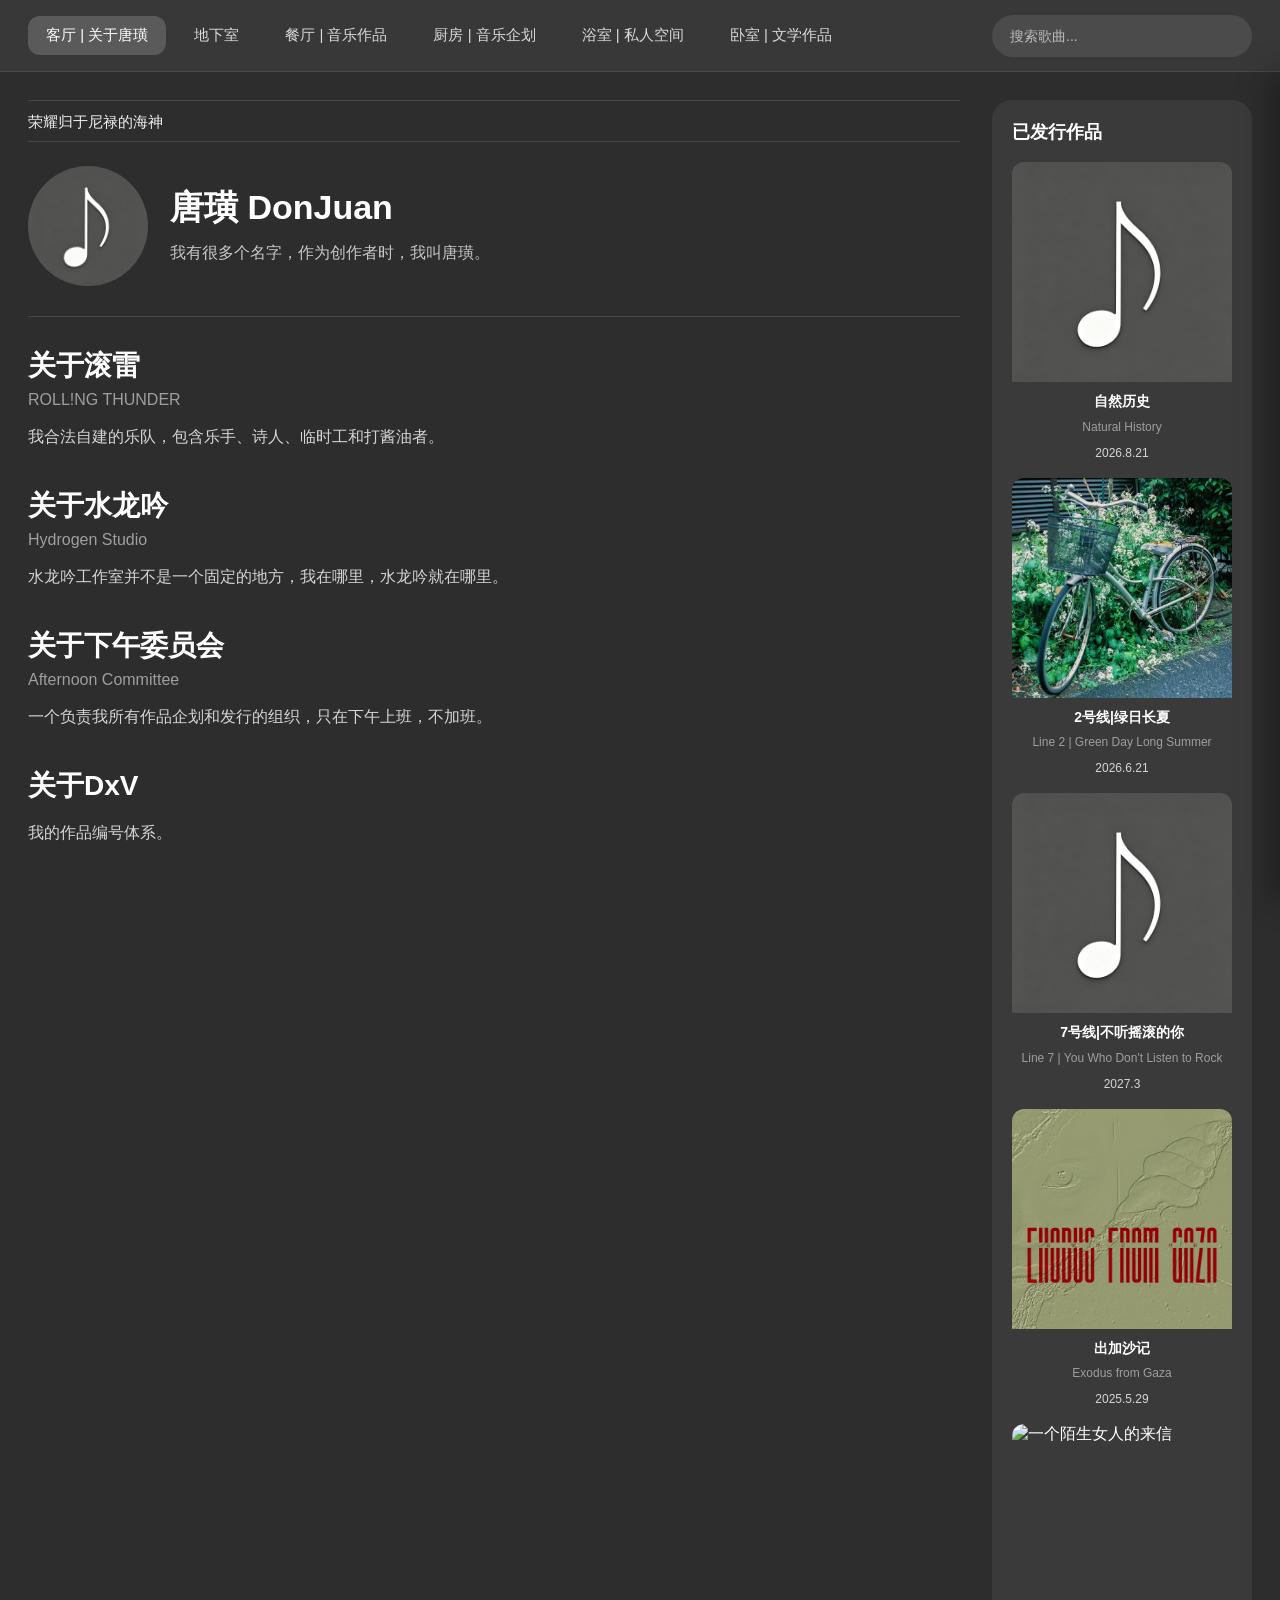
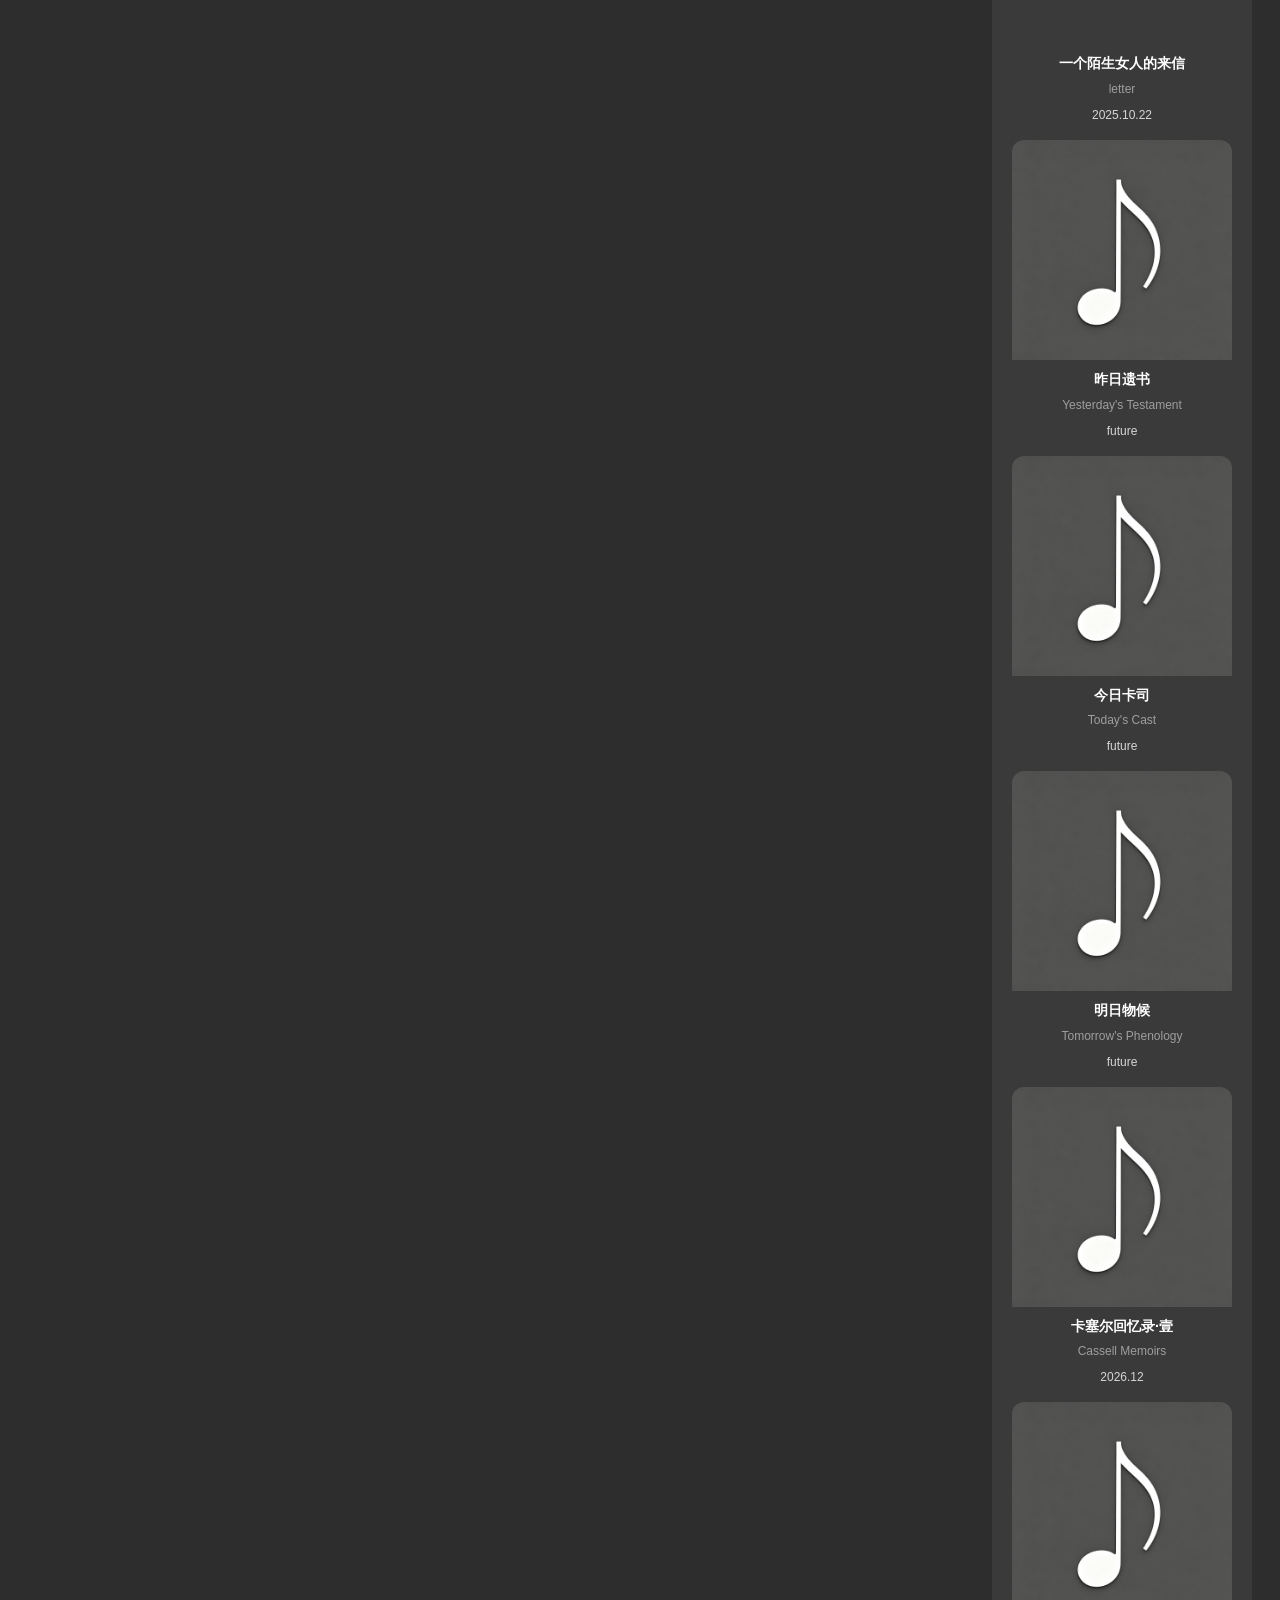
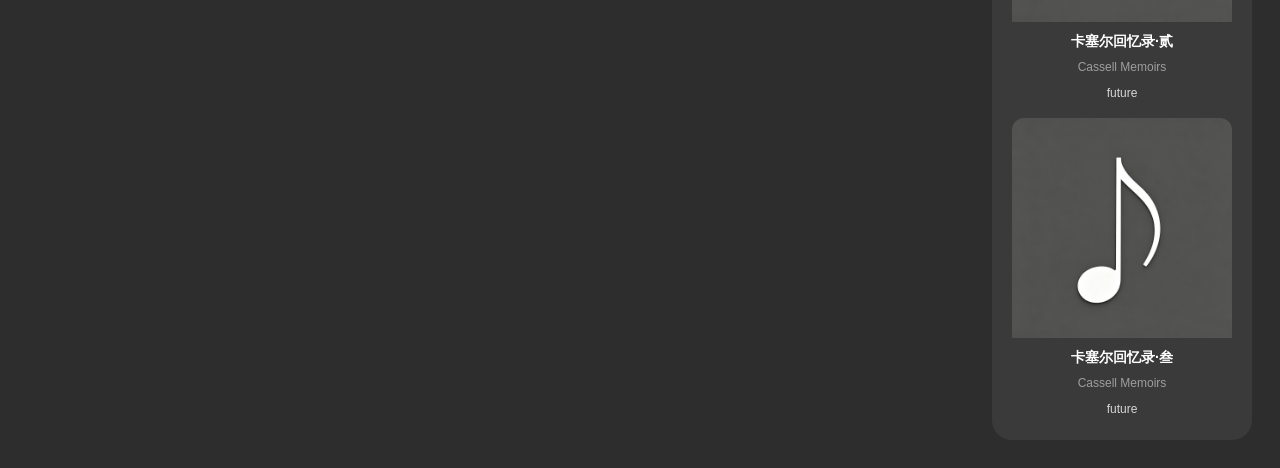
==== commit fb037582: "Add files via upload" ====
--- a/index.html
+++ b/index.html
@@ -23,15 +23,8 @@
             地下室
         </div>
 
-        <div class="nav-item work-nav-container" onclick="switchTab('work')">
+        <div class="nav-item" onclick="switchTab('work')">
             餐厅 | 音乐作品
-
-            <div class="work-dropdown">
-                <div class="dropdown-item multi-filter" data-type="all">全部作品</div>
-                <div class="dropdown-item multi-filter" data-type="album">专辑</div>
-                <div class="dropdown-item multi-filter" data-type="ep">EP</div>
-                <div class="dropdown-item multi-filter" data-type="single">单曲</div>
-            </div>
         </div>
 
         <div class="nav-item" onclick="switchTab('project')">
@@ -74,6 +67,16 @@
 
         <div class="home-main">
 
+            <div class="home-ticker" aria-label="滚动文字">
+                <div class="home-ticker-lines">
+                    <span>荣耀归于尼禄的海神</span>
+                    <span>泰坦尼克在今晨启航</span>
+                    <span>甲板上每个人都大吼</span>
+                    <span>“你站在哪一边？”</span>
+                    <span>荣耀归于尼禄的海神</span>
+                </div>
+            </div>
+
             <section class="profile-section">
 
                 <div class="profile-avatar">
@@ -85,7 +88,7 @@
 
                     <div class="profile-bio">
                         <p>
-                            独立音乐人，热爱旋律与文字，专注氛围感叙事创作。
+                            我有很多个名字，作为创作者时，我叫唐璜。
                         </p>
                     </div>
                 </div>
@@ -94,24 +97,7 @@
 
             <hr class="home-divider">
 
-            <section class="studio-section">
-                <h2 class="studio-title">关于水龙吟</h2>
-                <p class="studio-subtitle">Hydrogen Studio</p>
-
-                <p class="studio-desc">
-                    水龙吟是一个专注于氛围感叙事的音乐创作工作室，以细腻的旋律与文字为载体，
-                    记录城市里的温柔与遗憾。这里是所有声音的起点，也是故事的容器。
-                </p>
-            </section>
-
-            <section class="studio-section">
-                <h2 class="studio-title">关于吊金钟</h2>
-                <p class="studio-subtitle">Diaojinzhong</p>
-
-                <p class="studio-desc">
-                    吊金钟是一个以城市为背景的叙事企划，
-                    用音乐和文字记录地铁里的故事、霓虹下的心事。
-                </p>
+            <section class="worldview-list" id="worldview-list">
             </section>
 
         </div>
@@ -136,49 +122,45 @@
 
     <div class="container">
 
-        <h2 class="section-title">
-            地下室
-        </h2>
-
         <div class="playlist-table">
 
             <div class="table-header">
 
-                <div class="col-num">
-                    DxV-编号
-                </div>
-
-                <div class="col-title">
-                    中文名
-                </div>
-
-                <div class="col-en-title">
-                    英文名
-                </div>
-
-                <div class="col-creation">
-                    创作时间
-                </div>
-
-                <div class="col-age">
-                    年龄
-                </div>
-
-                <div class="col-release">
-                    发行时间
-                </div>
-
-                <div class="col-style">
-                    风格
-                </div>
-
-                <div class="col-play">
-                    播放
-                </div>
-
-                <div class="col-lyrics">
-                    歌词详情
-                </div>
+                <div class="col-num">
+                    DxV-编号
+                </div>
+
+                <div class="col-title">
+                    歌曲名
+                </div>
+
+                <div class="col-en-title">
+                    外文名
+                </div>
+
+                <div class="col-creation">
+                    创作时间
+                </div>
+
+                <div class="col-age">
+                    年龄
+                </div>
+
+                <div class="col-release">
+                    发行时间
+                </div>
+
+                <div class="col-style">
+                    风格
+                </div>
+
+                <div class="col-play">
+                    播放
+                </div>
+
+                <div class="col-lyrics">
+                    歌词详情
+                </div>
 
             </div>
 
@@ -195,18 +177,35 @@
 
     <div class="container">
 
-        <h2 class="section-title">
-            餐厅 | 音乐作品
-        </h2>
-
-        <section class="work-group">
-
-            <div
-                id="work-list"
-                class="album-list"
-            ></div>
-
-        </section>
+        <div class="split-layout">
+
+            <aside class="narrow-sidebar work-filter-sidebar">
+                <label class="side-check">
+                    <input type="checkbox" class="work-type-filter" value="album">
+                    <span>专辑</span>
+                </label>
+
+                <label class="side-check">
+                    <input type="checkbox" class="work-type-filter" value="ep">
+                    <span>EP</span>
+                </label>
+
+                <label class="side-check">
+                    <input type="checkbox" class="work-type-filter" value="single">
+                    <span>单曲</span>
+                </label>
+            </aside>
+
+            <section class="work-group content-panel">
+
+                <div
+                    id="work-list"
+                    class="album-list"
+                ></div>
+
+            </section>
+
+        </div>
 
     </div>
 
@@ -216,9 +215,15 @@
 <div id="page-project" class="page">
 
     <div class="container">
-        <h2 class="section-title">
-            厨房 | 音乐企划
-        </h2>
+        <div class="split-layout">
+
+            <aside class="narrow-sidebar project-filter-sidebar" id="project-filter">
+            </aside>
+
+            <section class="project-content content-panel" id="project-content">
+            </section>
+
+        </div>
     </div>
 
 </div>
@@ -227,9 +232,27 @@
 <div id="page-private" class="page">
 
     <div class="container">
-        <h2 class="section-title">
-            浴室 | 私人空间
-        </h2>
+        <div class="private-layout">
+
+            <section class="friend-feed" id="friend-feed">
+            </section>
+
+            <aside class="private-side">
+                <div class="calendar-card" id="friend-calendar">
+                </div>
+
+                <div class="friend-detail-panel" id="friend-detail-panel">
+                    <div class="friend-detail-header">
+                        <h3 id="friend-detail-title">动态</h3>
+                        <button onclick="closeFriendDetail()">×</button>
+                    </div>
+
+                    <div class="friend-detail-body" id="friend-detail-body">
+                    </div>
+                </div>
+            </aside>
+
+        </div>
     </div>
 
 </div>
@@ -238,9 +261,7 @@
 <div id="page-literature" class="page">
 
     <div class="container">
-        <h2 class="section-title">
-            卧室 | 文学作品
-        </h2>
+        <div id="literature-list"></div>
     </div>
 
 </div>
@@ -271,11 +292,15 @@
 <script src="js/longzu.js"></script>
 <script src="js/subway.js"></script>
 <script src="js/playlist.js"></script>
+<script src="js/other.js"></script>
 <script src="js/lyrics.js"></script>
 <script src="js/album.js"></script>
+<script src="js/worldview.js"></script>
+<script src="js/project.js"></script>
+<script src="js/friend.js"></script>
 
 <!-- 主脚本 -->
 <script src="script.js"></script>
 
 </body>
-</html>
+</html>
--- a/style.css
+++ b/style.css
@@ -249,13 +249,43 @@
 
 /* 个人信息 */
 
-.profile-section{
-    display:flex;
-    align-items:center;
+.profile-section{
+    display:flex;
+    align-items:center;
     gap:22px;
 
-    margin-bottom:28px;
-}
+    margin-bottom:28px;
+}
+
+.home-ticker{
+    height:42px;
+    margin-bottom:24px;
+    overflow:hidden;
+    border-top:1px solid rgba(255,255,255,.12);
+    border-bottom:1px solid rgba(255,255,255,.12);
+}
+
+.home-ticker-lines{
+    display:flex;
+    flex-direction:column;
+    animation:ticker-line 12s steps(4) infinite;
+}
+
+.home-ticker-lines span{
+    height:42px;
+    line-height:42px;
+    color:#f0f0f0;
+    font-size:15px;
+}
+
+@keyframes ticker-line{
+    from{
+        transform:translateY(0);
+    }
+    to{
+        transform:translateY(-168px);
+    }
+}
 
 .profile-avatar{
     width:120px;
@@ -295,24 +325,28 @@
 
 /* studio */
 
-.studio-section{
-    margin-bottom:34px;
-}
-
-.studio-title{
-    font-size:28px;
-    margin-bottom:6px;
-}
-
-.studio-subtitle{
-    color:#9f9f9f;
-    margin-bottom:12px;
-}
-
-.studio-desc{
-    color:#d5d5d5;
-    line-height:2;
-}
+.studio-section,
+.worldview-item{
+    margin-bottom:34px;
+}
+
+.studio-title,
+.worldview-title{
+    font-size:28px;
+    margin-bottom:6px;
+}
+
+.studio-subtitle,
+.worldview-en{
+    color:#9f9f9f;
+    margin-bottom:12px;
+}
+
+.studio-desc,
+.worldview-desc{
+    color:#d5d5d5;
+    line-height:2;
+}
 
 /* =========================================
    首页右侧 sidebar
@@ -503,15 +537,355 @@
 /* 空状态 */
 
 .empty-works{
-    text-align:center;
-
-    background:#3a3a3a;
+    text-align:center;
+
+    background:#3a3a3a;
 
     border-radius:18px;
 
     padding:50px;
 
     color:#aaa;
+}
+
+/* =========================================
+   双栏内容页
+========================================= */
+
+.split-layout{
+    display:grid;
+    grid-template-columns:180px minmax(0,1fr);
+    gap:22px;
+    align-items:start;
+}
+
+.narrow-sidebar{
+    position:sticky;
+    top:96px;
+    background:#3a3a3a;
+    border-radius:16px;
+    padding:12px;
+    display:flex;
+    flex-direction:column;
+    gap:8px;
+}
+
+.content-panel{
+    min-width:0;
+}
+
+.side-check{
+    display:flex;
+    align-items:center;
+    gap:10px;
+    min-height:44px;
+    padding:10px 12px;
+    border-radius:10px;
+    color:#e5e5e5;
+    cursor:pointer;
+    transition:.2s;
+}
+
+.side-check:hover{
+    background:#464646;
+}
+
+.side-check input{
+    width:16px;
+    height:16px;
+    accent-color:#fff;
+}
+
+.side-check span{
+    font-size:14px;
+    line-height:1.4;
+}
+
+/* =========================================
+   企划页
+========================================= */
+
+.project-summary-grid{
+    display:grid;
+    grid-template-columns:repeat(3,minmax(0,1fr));
+    gap:18px;
+}
+
+.project-summary-card,
+.project-detail-block{
+    background:#3a3a3a;
+    border-radius:16px;
+    padding:22px;
+}
+
+.project-summary-card h3,
+.project-detail-head h3{
+    font-size:22px;
+    margin-bottom:6px;
+}
+
+.project-en{
+    color:#9f9f9f;
+    font-size:13px;
+    margin-bottom:14px;
+}
+
+.project-info{
+    color:#d5d5d5;
+    line-height:1.9;
+}
+
+.project-detail-block + .project-detail-block{
+    margin-top:18px;
+}
+
+.project-detail-head{
+    padding-bottom:18px;
+    border-bottom:1px solid rgba(255,255,255,.08);
+    margin-bottom:16px;
+}
+
+.project-album-list{
+    display:flex;
+    flex-direction:column;
+    gap:12px;
+}
+
+.project-album-row{
+    display:flex;
+    align-items:center;
+    gap:14px;
+    padding:12px;
+    border-radius:12px;
+    background:#444;
+    cursor:pointer;
+    transition:.2s;
+}
+
+.project-album-row:hover{
+    background:#505050;
+    transform:translateY(-1px);
+}
+
+.project-album-row img{
+    width:72px;
+    height:72px;
+    border-radius:10px;
+    object-fit:cover;
+    flex-shrink:0;
+}
+
+.project-album-row h4{
+    font-size:17px;
+    margin-bottom:4px;
+}
+
+.project-album-row p{
+    color:#aaa;
+    font-size:13px;
+    margin-bottom:6px;
+}
+
+.project-album-row span{
+    color:#d6d6d6;
+    font-size:12px;
+}
+
+/* =========================================
+   私人空间
+========================================= */
+
+.private-layout{
+    display:grid;
+    grid-template-columns:minmax(0,1fr) 340px;
+    gap:24px;
+    height:calc(100vh - 160px);
+    min-height:560px;
+}
+
+.friend-feed,
+.private-side{
+    min-height:0;
+    overflow:auto;
+}
+
+.friend-feed{
+    display:flex;
+    flex-direction:column;
+    gap:16px;
+    padding-right:4px;
+}
+
+.friend-item{
+    background:#3a3a3a;
+    border-radius:16px;
+    padding:18px;
+    cursor:pointer;
+    transition:.2s;
+}
+
+.friend-item:hover{
+    background:#444;
+    transform:translateY(-1px);
+}
+
+.friend-time{
+    color:#9f9f9f;
+    font-size:13px;
+    margin-bottom:10px;
+}
+
+.friend-item h3{
+    font-size:20px;
+    margin-bottom:8px;
+}
+
+.friend-excerpt{
+    color:#d8d8d8;
+    line-height:1.8;
+    display:-webkit-box;
+    -webkit-line-clamp:3;
+    -webkit-box-orient:vertical;
+    overflow:hidden;
+}
+
+.friend-image-grid{
+    display:grid;
+    grid-template-columns:repeat(3,96px);
+    gap:8px;
+    margin-top:14px;
+}
+
+.friend-image-grid.single{
+    grid-template-columns:180px;
+}
+
+.friend-image-grid img{
+    width:96px;
+    height:96px;
+    border-radius:8px;
+    object-fit:cover;
+}
+
+.friend-image-grid.single img{
+    width:180px;
+    height:180px;
+}
+
+.private-side{
+    position:relative;
+    background:#3a3a3a;
+    border-radius:16px;
+}
+
+.calendar-card{
+    padding:18px;
+}
+
+.calendar-head,
+.friend-detail-header{
+    display:flex;
+    align-items:center;
+    justify-content:space-between;
+    gap:12px;
+    margin-bottom:16px;
+}
+
+.calendar-head h3,
+.friend-detail-header h3{
+    font-size:19px;
+}
+
+.calendar-clear,
+.friend-detail-header button{
+    border:none;
+    background:#555;
+    color:#fff;
+    border-radius:999px;
+    cursor:pointer;
+    transition:.2s;
+}
+
+.calendar-clear{
+    padding:8px 14px;
+}
+
+.friend-detail-header button{
+    width:34px;
+    height:34px;
+    font-size:18px;
+    line-height:34px;
+}
+
+.calendar-clear:hover,
+.friend-detail-header button:hover{
+    background:#666;
+}
+
+.calendar-date-list{
+    display:grid;
+    grid-template-columns:1fr;
+    gap:10px;
+}
+
+.calendar-date{
+    border:none;
+    background:#484848;
+    color:#e8e8e8;
+    border-radius:10px;
+    padding:12px;
+    text-align:left;
+    cursor:pointer;
+    transition:.2s;
+}
+
+.calendar-date:hover,
+.calendar-date.active{
+    background:#fff;
+    color:#222;
+}
+
+.friend-detail-panel{
+    position:absolute;
+    inset:0;
+    background:#3a3a3a;
+    border-radius:16px;
+    display:none;
+    flex-direction:column;
+    padding:18px;
+    overflow:hidden;
+}
+
+.friend-detail-panel.show{
+    display:flex;
+}
+
+.friend-detail-body{
+    overflow:auto;
+    min-height:0;
+    color:#e0e0e0;
+    line-height:2;
+    white-space:pre-wrap;
+}
+
+.friend-detail-time{
+    color:#9f9f9f;
+    font-size:13px;
+    margin-bottom:12px;
+}
+
+.friend-detail-images{
+    display:grid;
+    grid-template-columns:repeat(2,minmax(0,1fr));
+    gap:10px;
+    margin-top:18px;
+}
+
+.friend-detail-images img{
+    width:100%;
+    aspect-ratio:1/1;
+    border-radius:10px;
+    object-fit:cover;
 }
 
 /* =========================================
@@ -574,49 +948,6 @@
    下拉菜单
 ========================================= */
 
-.work-nav-container{
-    position:relative;
-}
-
-.work-dropdown{
-    position:absolute;
-
-    top:58px;
-    left:0;
-
-    width:180px;
-
-    background:#444;
-
-    border-radius:16px;
-
-    overflow:hidden;
-
-    display:none;
-    flex-direction:column;
-
-    box-shadow:
-        0 12px 30px rgba(0,0,0,.22);
-}
-
-.work-nav-container:hover
-.work-dropdown{
-    display:flex;
-}
-
-.dropdown-item{
-    padding:12px 16px;
-    cursor:pointer;
-    transition:.2s;
-}
-
-.dropdown-item:hover{
-    background:#555;
-}
-
-.dropdown-item.multi-filter.active{
-    background:#666;
-}
 /* =========================================
    album-detail 页面
 ========================================= */
@@ -673,10 +1004,11 @@
     flex:1;
 }
 
-.detail-info h2{
-    font-size:42px;
-    margin-bottom:10px;
-}
+.detail-info h1,
+.detail-info h2{
+    font-size:42px;
+    margin-bottom:10px;
+}
 
 .detail-info p{
     color:#d7d7d7;
@@ -684,21 +1016,82 @@
     font-size:16px;
 }
 
-.album-tracklist h3{
-    font-size:26px;
-    margin-bottom:20px;
-}
-
-.album-track .table-header,
-.album-track .table-row{
-    grid-template-columns:
-        70px
-        150px
-        1fr
-        1fr
-        100px
-        90px;
-}
+.album-tracklist h3{
+    font-size:26px;
+    margin-bottom:20px;
+}
+
+.album-disc-title{
+    padding:18px 24px 10px;
+    color:#fff;
+    font-size:18px;
+    font-weight:700;
+    background:#3a3a3a;
+    border-top:1px solid rgba(255,255,255,.08);
+}
+
+.lyrics-drawer{
+    position:fixed;
+    top:0;
+    right:0;
+    width:380px;
+    max-width:100vw;
+    height:100vh;
+    background:#3a3a3a;
+    box-shadow:-12px 0 30px rgba(0,0,0,.28);
+    transform:translateX(100%);
+    transition:.25s ease;
+    z-index:10000;
+    display:flex;
+    flex-direction:column;
+}
+
+.lyrics-drawer.show{
+    transform:translateX(0);
+}
+
+.drawer-header{
+    display:flex;
+    align-items:center;
+    justify-content:space-between;
+    gap:16px;
+    padding:18px 20px;
+    border-bottom:1px solid rgba(255,255,255,.08);
+}
+
+.drawer-header h3{
+    font-size:18px;
+}
+
+.drawer-header button{
+    border:none;
+    background:#555;
+    color:#fff;
+    width:34px;
+    height:34px;
+    border-radius:50%;
+    cursor:pointer;
+}
+
+.drawer-content{
+    padding:20px;
+    overflow:auto;
+    white-space:pre-line;
+    color:#e0e0e0;
+    line-height:2;
+}
+
+.album-track .table-header,
+.album-track .table-row{
+    grid-template-columns:
+        70px
+        100px
+        minmax(150px,1.3fr)
+        1fr
+        100px
+        72px
+        90px;
+}
 
 /* =========================================
    detail.html 播放页
@@ -1170,10 +1563,22 @@
         content:"DxV-编号";
     }
 
+    .album-track .table-row .col-num::before{
+        content:"序号";
+    }
+
+    .table-row .col-dxv::before{
+        content:"DxV-编号";
+    }
+
     .table-row .col-title::before{
         content:"中文名";
     }
 
+    .album-track .table-row .col-title::before{
+        content:"歌曲名称";
+    }
+
     .table-row .col-en-title::before{
         content:"英文名";
     }
@@ -1200,6 +1605,14 @@
 
     .table-row .col-lyrics::before{
         content:"歌词详情";
+    }
+
+    .album-track .table-row .col-lyrics::before{
+        content:"歌词";
+    }
+
+    .album-track .table-row .col-time::before{
+        content:"时长";
     }
 
     .col-play,
@@ -1209,6 +1622,15 @@
 
     /* 作品页 */
 
+    .split-layout{
+        grid-template-columns:1fr;
+        gap:14px;
+    }
+
+    .narrow-sidebar{
+        position:static;
+    }
+
     .album-list{
         grid-template-columns:
             1fr;
@@ -1224,7 +1646,46 @@
         font-size:12px;
     }
 
-    /* album detail */
+    .project-summary-grid{
+        grid-template-columns:1fr;
+    }
+
+    .project-album-row{
+        align-items:flex-start;
+    }
+
+    .private-layout{
+        grid-template-columns:1fr;
+        height:auto;
+        min-height:0;
+    }
+
+    .friend-feed,
+    .private-side{
+        overflow:visible;
+    }
+
+    .friend-image-grid{
+        grid-template-columns:repeat(3,1fr);
+    }
+
+    .friend-image-grid img{
+        width:100%;
+        height:auto;
+        aspect-ratio:1/1;
+    }
+
+    .friend-detail-panel{
+        position:fixed;
+        top:120px;
+        right:0;
+        bottom:0;
+        left:0;
+        border-radius:0;
+        z-index:10000;
+    }
+
+    /* album detail */
 
     .album-detail-header{
         flex-direction:column;
@@ -1236,9 +1697,10 @@
         max-width:260px;
     }
 
-    .detail-info h2{
-        font-size:30px;
-    }
+    .detail-info h1,
+    .detail-info h2{
+        font-size:30px;
+    }
 
     /* detail 播放页 */
 
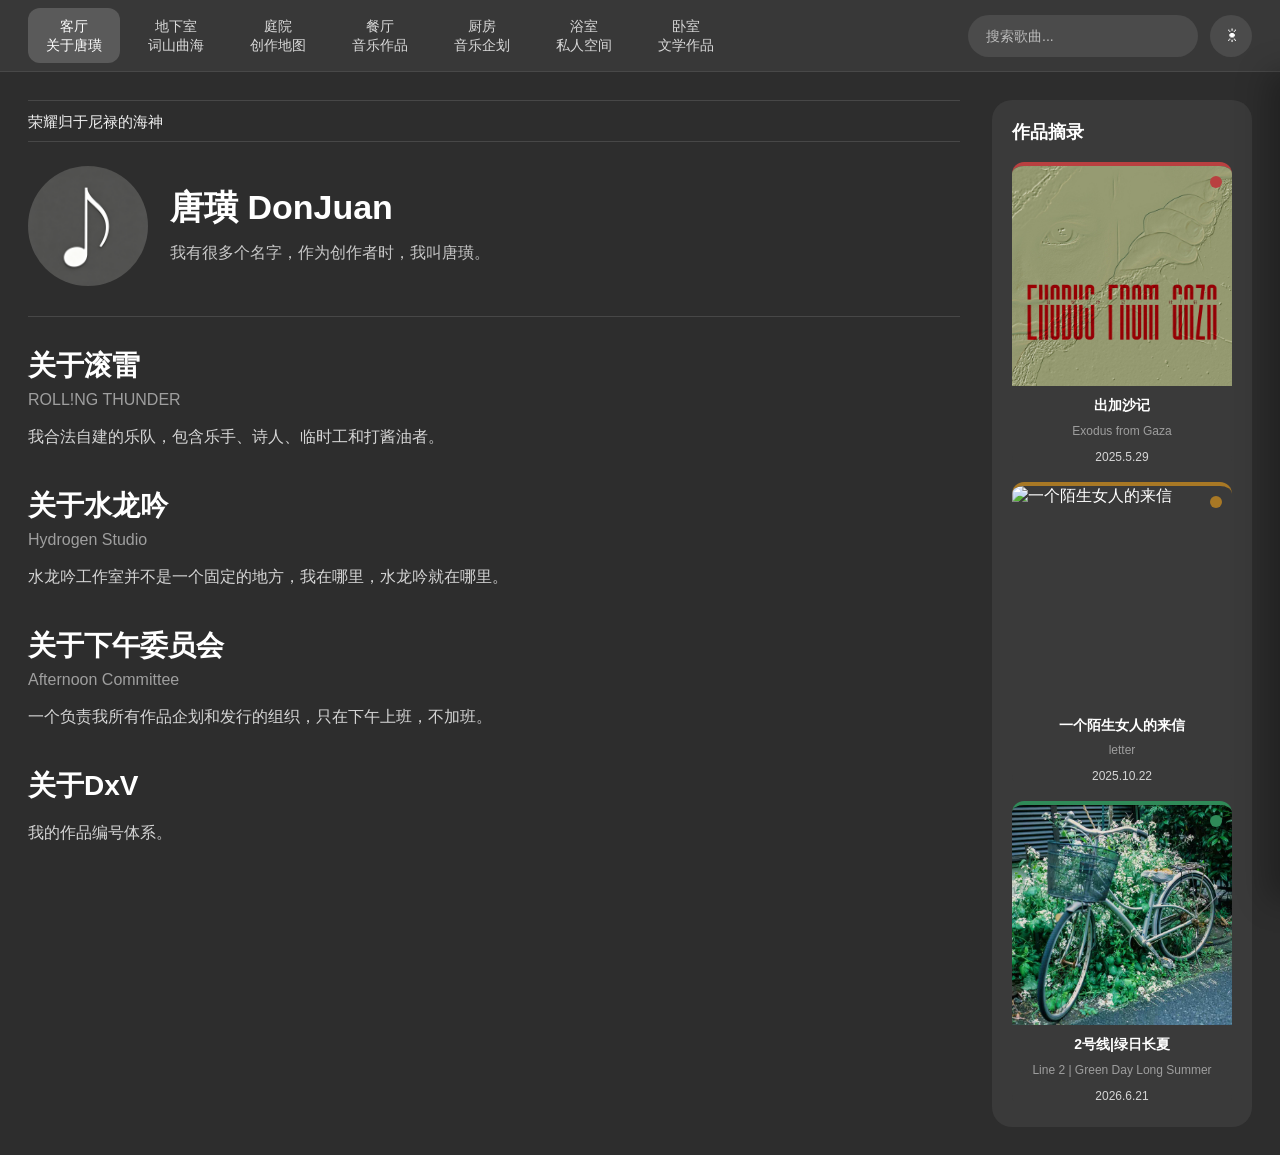
==== commit 109a7818: "Add files via upload" ====
--- a/index.html
+++ b/index.html
@@ -4,10 +4,15 @@
 <meta charset="UTF-8">
 <meta name="viewport" content="width=device-width, initial-scale=1.0">
 
-<title>唐璜 DonJuan</title>
-
-<link rel="stylesheet" href="style.css">
-</head>
+<title>唐璜 DonJuan</title>
+
+<script>
+if (localStorage.getItem("donjuan-theme") === "light") {
+    document.documentElement.classList.add("theme-light-preload");
+}
+</script>
+<link rel="stylesheet" href="style.css">
+</head>
 
 <body>
 
@@ -15,37 +20,48 @@
 
     <nav class="top-nav">
 
-        <div class="nav-item active" onclick="switchTab('home')">
-            客厅 | 关于唐璜
-        </div>
-
-        <div class="nav-item" onclick="switchTab('playlist')">
-            地下室
-        </div>
-
-        <div class="nav-item" onclick="switchTab('work')">
-            餐厅 | 音乐作品
-        </div>
-
-        <div class="nav-item" onclick="switchTab('project')">
-            厨房 | 音乐企划
-        </div>
-
-        <div class="nav-item" onclick="switchTab('private')">
-            浴室 | 私人空间
-        </div>
-
-        <div class="nav-item" onclick="switchTab('literature')">
-            卧室 | 文学作品
-        </div>
+        <div class="nav-item active" onclick="switchTab('home')">
+            <span>客厅</span>
+            <span>关于唐璜</span>
+        </div>
+
+        <div class="nav-item" onclick="switchTab('playlist')">
+            <span>地下室</span>
+            <span>词山曲海</span>
+        </div>
+
+        <div class="nav-item" onclick="switchTab('creation')">
+            <span>庭院</span>
+            <span>创作地图</span>
+        </div>
+
+        <div class="nav-item" onclick="switchTab('work')">
+            <span>餐厅</span>
+            <span>音乐作品</span>
+        </div>
+
+        <div class="nav-item" onclick="switchTab('project')">
+            <span>厨房</span>
+            <span>音乐企划</span>
+        </div>
+
+        <div class="nav-item" onclick="switchTab('private')">
+            <span>浴室</span>
+            <span>私人空间</span>
+        </div>
+
+        <div class="nav-item" onclick="switchTab('literature')">
+            <span>卧室</span>
+            <span>文学作品</span>
+        </div>
 
     </nav>
 
-    <div class="search-box">
-
-        <input
-            type="text"
-            id="search-input"
+    <div class="search-box">
+
+        <input
+            type="text"
+            id="search-input"
             class="search-input"
             placeholder="搜索歌曲..."
             oninput="searchSong()"
@@ -55,10 +71,20 @@
             id="search-result"
             class="search-result"
         ></div>
-
-    </div>
-
-</header>
+
+    </div>
+
+    <button
+        id="theme-toggle"
+        class="theme-toggle"
+        type="button"
+        aria-label="切换日夜模式"
+        title="切换日夜模式"
+    >
+        ☾
+    </button>
+
+</header>
 
 <!-- 首页 -->
 <div id="page-home" class="page active">
@@ -105,9 +131,9 @@
         <!-- 右侧作品栏 -->
         <aside class="home-sidebar">
 
-            <h3 class="sidebar-title">
-                已发行作品
-            </h3>
+            <h3 class="sidebar-title">
+                作品摘录
+            </h3>
 
             <div class="sidebar-works" id="sidebar-works">
             </div>
@@ -170,10 +196,41 @@
 
     </div>
 
-</div>
-
-<!-- 音乐作品页 -->
-<div id="page-work" class="page">
+</div>
+
+<!-- 创作地图 -->
+<div id="page-creation" class="page">
+
+    <div class="container creation-overview-container">
+        <section class="creation-map-panel">
+            <div class="creation-map-head">
+                <div>
+                    <h1>创作地图</h1>
+                    <p>按青春期、大学、工作整理专辑与曲序。</p>
+                </div>
+            </div>
+
+            <div
+                id="creation-overview-map"
+                class="creation-overview-map"
+            ></div>
+
+            <div class="creation-map-actions">
+                <button
+                    id="creation-show-all"
+                    class="map-secondary-btn"
+                    type="button"
+                >
+                    显示全部
+                </button>
+            </div>
+        </section>
+    </div>
+
+</div>
+
+<!-- 音乐作品页 -->
+<div id="page-work" class="page">
 
     <div class="container">
 
@@ -293,14 +350,18 @@
 <script src="js/subway.js"></script>
 <script src="js/playlist.js"></script>
 <script src="js/other.js"></script>
-<script src="js/lyrics.js"></script>
-<script src="js/album.js"></script>
-<script src="js/worldview.js"></script>
-<script src="js/project.js"></script>
-<script src="js/friend.js"></script>
-
-<!-- 主脚本 -->
-<script src="script.js"></script>
+<script src="js/lyrics.js"></script>
+<script src="js/album.js"></script>
+<script src="js/released.js"></script>
+<script src="js/creation-map.js"></script>
+<script src="js/worldview.js"></script>
+<script src="js/project.js"></script>
+<script src="js/literature.js"></script>
+<script src="js/friend.js"></script>
+<script src="js/theme.js"></script>
+
+<!-- 主脚本 -->
+<script src="script.js"></script>
 
 </body>
 </html>
--- a/style.css
+++ b/style.css
@@ -12,11 +12,11 @@
     scroll-behavior:smooth;
 }
 
-body{
-    font-family:
-        "PingFang SC",
-        "Microsoft YaHei",
-        "SimHei",
+body{
+    font-family:
+        "PingFang SC",
+        "Microsoft YaHei",
+        "SimHei",
         sans-serif;
 
     background:#2d2d2d;
@@ -24,9 +24,239 @@
 
     min-height:100vh;
     overflow-x:hidden;
-
-    padding-top:72px;
-}
+
+    padding-top:72px;
+}
+
+html.theme-light-preload body,
+body.theme-light{
+    background:#f4f4f1;
+    color:#222;
+}
+
+html.theme-light-preload body,
+html.theme-light-preload .top-header,
+html.theme-light-preload .back-bar,
+html.theme-light-preload .search-result,
+html.theme-light-preload .home-sidebar,
+html.theme-light-preload .playlist-table,
+html.theme-light-preload .album-card,
+html.theme-light-preload .narrow-sidebar,
+html.theme-light-preload .project-summary-card,
+html.theme-light-preload .project-detail-block,
+html.theme-light-preload .private-side,
+html.theme-light-preload .friend-item,
+html.theme-light-preload .lyrics-sidebar,
+html.theme-light-preload .lyrics-drawer,
+html.theme-light-preload .creation-map-panel,
+html.theme-light-preload .creation-stage-shell,
+html.theme-light-preload .detail-right,
+html.theme-light-preload .album-detail-container,
+html.theme-light-preload .project-detail-main,
+html.theme-light-preload .project-detail-sidebar,
+html.theme-light-preload .mini-player{
+    background:#ffffff;
+    color:#222;
+}
+
+html.theme-light-preload .site-frame{
+    background:#f4f4f1;
+}
+
+body.theme-light,
+body.theme-light h1,
+body.theme-light h2,
+body.theme-light h3,
+body.theme-light h4,
+body.theme-light strong,
+body.theme-light span,
+body.theme-light div,
+body.theme-light button{
+    color:#222;
+}
+
+body.theme-light .top-header,
+body.theme-light .back-bar{
+    background:#ffffff;
+    border-bottom-color:rgba(0,0,0,.08);
+}
+
+body.theme-light .nav-item{
+    color:#555;
+}
+
+body.theme-light .nav-item:hover{
+    background:#eeeeea;
+}
+
+body.theme-light .nav-item.active,
+body.theme-light .search-input,
+body.theme-light .theme-toggle,
+body.theme-light .mini-btn,
+body.theme-light .back-btn,
+body.theme-light .project-open-btn,
+body.theme-light .map-secondary-btn,
+body.theme-light .creation-stage-nav button,
+body.theme-light .icon-action-btn,
+body.theme-light .calendar-clear,
+body.theme-light .friend-detail-header button,
+body.theme-light .lyrics-header button,
+body.theme-light .drawer-header button,
+body.theme-light .tab-btn{
+    background:#ffffff;
+    color:#222;
+}
+
+body.theme-light .nav-item.active,
+body.theme-light .tab-btn.active{
+    background:#ffffff;
+    color:#111;
+    box-shadow:inset 0 0 0 1px rgba(0,0,0,.12);
+}
+
+body.theme-light .icon-action-btn:hover,
+body.theme-light .calendar-clear:hover,
+body.theme-light .friend-detail-header button:hover,
+body.theme-light .lyrics-header button:hover,
+body.theme-light .drawer-header button:hover,
+body.theme-light .tab-btn:hover{
+    background:#ffffff;
+    color:#111;
+}
+
+body.theme-light .search-input::placeholder{
+    color:#7e7e7e;
+}
+
+body.theme-light .search-result,
+body.theme-light .home-sidebar,
+body.theme-light .playlist-table,
+body.theme-light .album-card,
+body.theme-light .narrow-sidebar,
+body.theme-light .project-summary-card,
+body.theme-light .project-detail-block,
+body.theme-light .private-side,
+body.theme-light .friend-item,
+body.theme-light .lyrics-sidebar,
+body.theme-light .lyrics-drawer,
+body.theme-light .drawer-header,
+body.theme-light .drawer-content,
+body.theme-light .creation-map-panel,
+body.theme-light .creation-stage-shell,
+body.theme-light .detail-cover,
+body.theme-light .detail-info,
+body.theme-light .detail-right,
+body.theme-light .album-detail-container,
+body.theme-light .project-detail-main,
+body.theme-light .project-detail-sidebar{
+    background:#ffffff;
+    color:#222;
+}
+
+body.theme-light .table-header,
+body.theme-light .project-album-row,
+body.theme-light .project-detail-album-card,
+body.theme-light .calendar-date,
+body.theme-light .friend-detail-panel,
+body.theme-light .creation-song-node,
+body.theme-light .literature-card,
+body.theme-light .mini-player{
+    background:#efeee9;
+    color:#222;
+}
+
+body.theme-light.player-page .mini-player,
+body.theme-light.player-page.is-site-browsing .mini-player{
+    background:#ffffff;
+    color:#222;
+    border-color:rgba(0,0,0,.12);
+    box-shadow:0 -10px 30px rgba(0,0,0,.12);
+}
+
+body.theme-light.player-page .mini-progress{
+    background:#d8d6cf;
+}
+
+body.theme-light.player-page .mini-progress-fill{
+    background:#222;
+}
+
+body.theme-light.player-page .mini-play-btn{
+    background:#222;
+    color:#fff;
+}
+
+body.theme-light.player-page .mini-restore-btn{
+    background:#ffffff;
+    color:#222;
+    box-shadow:inset 0 0 0 1px rgba(0,0,0,.12);
+}
+
+body.theme-light.player-page.is-unreleased-detail .detail-left{
+    background:#ffffff;
+    border-color:rgba(0,0,0,.12);
+}
+
+body.theme-light .lyrics-drawer-section h4,
+body.theme-light .lyrics-drawer-section p{
+    color:#222;
+}
+
+body.theme-light .search-group-title{
+    color:#4a4a4a;
+}
+
+body.theme-light p,
+body.theme-light a,
+body.theme-light .profile-bio p,
+body.theme-light .studio-desc,
+body.theme-light .worldview-desc,
+body.theme-light .project-info,
+body.theme-light .literature-card p,
+body.theme-light .friend-excerpt,
+body.theme-light .lyrics-body,
+body.theme-light .lyrics-box,
+body.theme-light .info-box,
+body.theme-light .note-box,
+body.theme-light .drawer-content,
+body.theme-light .detail-info p,
+body.theme-light .project-detail-article,
+body.theme-light #project-detail-info{
+    color:#222;
+}
+
+body.theme-light .project-en,
+body.theme-light .worldview-en,
+body.theme-light .album-card-en,
+body.theme-light .album-card-time,
+body.theme-light .project-detail-en,
+body.theme-light .project-detail-album-card span,
+body.theme-light .project-detail-album-card small,
+body.theme-light .creation-song-node small,
+body.theme-light .search-result-text span,
+body.theme-light .literature-card-time{
+    color:#4a4a4a;
+}
+
+body.theme-light .album-card:hover,
+body.theme-light .project-album-row:hover,
+body.theme-light .project-detail-album-card:hover,
+body.theme-light .friend-item:hover,
+body.theme-light .creation-song-node:hover{
+    background:#e7e5df;
+}
+
+body.theme-light .project-detail-album-card{
+    color:#222;
+}
+
+body.theme-light .search-result-item:hover{
+    background:#e7e5df;
+}
+
+body.theme-light .search-result-text strong{
+    color:#111;
+}
 
 /* =========================================
    通用
@@ -67,7 +297,7 @@
    顶部导航
 ========================================= */
 
-.top-header{
+.top-header{
     position:fixed;
     top:0;
     left:0;
@@ -79,37 +309,46 @@
 
     display:flex;
     align-items:center;
-    justify-content:space-between;
-
-    padding:0 28px;
+    justify-content:flex-start;
+
+    padding:0 28px;
 
     border-bottom:1px solid rgba(255,255,255,.08);
 
     z-index:9999;
 }
 
-.top-nav{
-    display:flex;
-    align-items:center;
-    gap:10px;
-}
-
-.nav-item{
-    position:relative;
-
-    padding:10px 18px;
-
-    border-radius:12px;
-
-    cursor:pointer;
-
-    transition:.25s ease;
-
-    font-size:15px;
-    color:#d9d9d9;
-
-    white-space:nowrap;
-}
+.top-nav{
+    display:flex;
+    align-items:center;
+    gap:10px;
+    flex:1;
+    min-width:0;
+}
+
+.nav-item{
+    position:relative;
+
+    min-width:92px;
+    padding:9px 14px;
+
+    border-radius:12px;
+
+    cursor:pointer;
+
+    transition:.25s ease;
+
+    font-size:14px;
+    color:#d9d9d9;
+
+    white-space:nowrap;
+    text-align:center;
+    line-height:1.35;
+}
+
+.nav-item span{
+    display:block;
+}
 
 .nav-item:hover{
     background:#4b4b4b;
@@ -124,10 +363,12 @@
    搜索
 ========================================= */
 
-.search-box{
-    width:260px;
-    position:relative;
-}
+.search-box{
+    width:230px;
+    position:relative;
+    margin-left:auto;
+    margin-right:12px;
+}
 
 .search-input{
     width:100%;
@@ -148,9 +389,28 @@
     color:#bcbcbc;
 }
 
-.search-input:focus{
-    outline:none;
-}
+.search-input:focus{
+    outline:none;
+}
+
+.theme-toggle{
+    width:42px;
+    height:42px;
+    border:none;
+    border-radius:50%;
+    background:#4b4b4b;
+    color:#fff;
+    font-size:18px;
+    line-height:42px;
+    cursor:pointer;
+    transition:.2s;
+    flex-shrink:0;
+}
+
+.theme-toggle:hover{
+    background:#fff;
+    color:#222;
+}
 
 .search-result{
     position:absolute;
@@ -219,6 +479,13 @@
     color:#999;
     font-size:12px;
     line-height:1.5;
+}
+
+.search-group-title{
+    padding:12px 16px 6px;
+    color:#cfcfcf;
+    font-size:12px;
+    letter-spacing:0;
 }
 
 .search-empty{
@@ -465,6 +732,7 @@
 /* 卡片 */
 
 .album-card{
+    position:relative;
     display:flex;
     flex-direction:column;
 
@@ -477,6 +745,77 @@
     cursor:pointer;
 
     transition:.25s ease;
+}
+
+.release-badge{
+    position:absolute;
+    top:10px;
+    right:10px;
+    z-index:2;
+    display:inline-flex;
+    align-items:center;
+    width:12px;
+    height:12px;
+    min-height:0;
+    padding:0;
+    border-radius:999px;
+    background:#6a6a6a;
+    color:#fff;
+    font-size:11px;
+    line-height:1;
+    white-space:nowrap;
+}
+
+.release-badge.inline{
+    position:static;
+    display:inline-flex;
+    margin-right:8px;
+    vertical-align:middle;
+    flex-shrink:0;
+}
+
+.album-card.has-release-accent{
+    border-top:4px solid transparent;
+}
+
+.album-card.has-release-accent.red{
+    border-top-color:#b94040;
+}
+
+.album-card.has-release-accent.gold{
+    border-top-color:#a87825;
+}
+
+.album-card.has-release-accent.green{
+    border-top-color:#2f8a58;
+}
+
+.release-badge.red{
+    background:#b94040;
+}
+
+.release-badge.gold{
+    background:#a87825;
+}
+
+.release-badge.green{
+    background:#2f8a58;
+}
+
+.release-badge.draft{
+    background:#666;
+}
+
+.table-row.is-released.red{
+    border-left:3px solid #b94040;
+}
+
+.table-row.is-released.gold{
+    border-left:3px solid #a87825;
+}
+
+.table-row.is-released.green{
+    border-left:3px solid #2f8a58;
 }
 
 .album-card:hover{
@@ -618,6 +957,16 @@
     padding:22px;
 }
 
+.project-summary-card{
+    cursor:pointer;
+    transition:.2s;
+}
+
+.project-summary-card:hover{
+    background:#454545;
+    transform:translateY(-2px);
+}
+
 .project-summary-card h3,
 .project-detail-head h3{
     font-size:22px;
@@ -643,6 +992,22 @@
     padding-bottom:18px;
     border-bottom:1px solid rgba(255,255,255,.08);
     margin-bottom:16px;
+}
+
+.project-open-btn{
+    border:none;
+    background:#555;
+    color:#fff;
+    border-radius:12px;
+    padding:10px 14px;
+    margin-top:14px;
+    cursor:pointer;
+    transition:.2s;
+}
+
+.project-open-btn:hover{
+    background:#fff;
+    color:#222;
 }
 
 .project-album-list{
@@ -689,6 +1054,460 @@
 .project-album-row span{
     color:#d6d6d6;
     font-size:12px;
+}
+
+.project-detail-page{
+    padding-top:0;
+}
+
+.project-detail-container{
+    width:100%;
+    max-width:1280px;
+    margin:0 auto;
+    padding:34px 28px 80px;
+    display:grid;
+    grid-template-columns:minmax(0,1fr) 310px;
+    gap:28px;
+    align-items:start;
+}
+
+.project-detail-main,
+.project-detail-sidebar{
+    background:#3a3a3a;
+    border-radius:18px;
+    padding:24px;
+}
+
+.project-detail-en{
+    color:#9f9f9f;
+    font-size:14px;
+    margin-bottom:8px;
+}
+
+.project-detail-main h1{
+    font-size:38px;
+    line-height:1.25;
+    margin-bottom:14px;
+}
+
+#project-detail-info{
+    color:#d5d5d5;
+    line-height:1.9;
+    padding-bottom:20px;
+    border-bottom:1px solid rgba(255,255,255,.08);
+    margin-bottom:22px;
+}
+
+.project-detail-article{
+    color:#e0e0e0;
+    line-height:2.1;
+    white-space:pre-line;
+}
+
+.project-detail-sidebar{
+    position:sticky;
+    top:94px;
+}
+
+.project-detail-sidebar h2{
+    font-size:18px;
+    margin-bottom:16px;
+}
+
+#project-detail-albums{
+    display:flex;
+    flex-direction:column;
+    gap:12px;
+}
+
+.project-detail-album-card{
+    color:#fff;
+    text-decoration:none;
+    display:flex;
+    gap:12px;
+    align-items:center;
+    padding:10px;
+    border-radius:12px;
+    background:#444;
+    transition:.2s;
+}
+
+.project-detail-album-card:hover{
+    background:#505050;
+    transform:translateY(-1px);
+}
+
+.project-detail-album-card img{
+    width:62px;
+    height:62px;
+    object-fit:cover;
+    border-radius:8px;
+    flex-shrink:0;
+}
+
+.project-detail-album-card strong,
+.project-detail-album-card span,
+.project-detail-album-card small{
+    display:block;
+    line-height:1.4;
+}
+
+.project-detail-album-card strong{
+    font-size:14px;
+}
+
+.project-detail-album-card span,
+.project-detail-album-card small{
+    color:#aaa;
+    font-size:12px;
+}
+
+/* =========================================
+   创作地图
+========================================= */
+
+.creation-overview-container{
+    max-width:1480px;
+}
+
+.creation-map-panel,
+.creation-stage-shell{
+    background:#343434;
+    border:1px solid rgba(255,255,255,.08);
+    border-radius:18px;
+    padding:24px;
+}
+
+.creation-map-head,
+.creation-stage-head{
+    display:flex;
+    align-items:flex-start;
+    justify-content:space-between;
+    gap:20px;
+    margin-bottom:24px;
+}
+
+.creation-map-head h1,
+.creation-stage-head h1{
+    font-size:32px;
+    line-height:1.25;
+    margin-bottom:8px;
+}
+
+.creation-map-head p,
+.creation-stage-head p{
+    color:#bdbdbd;
+    line-height:1.8;
+}
+
+.map-secondary-btn,
+.creation-stage-nav button{
+    border:none;
+    background:#555;
+    color:#fff;
+    border-radius:12px;
+    padding:11px 16px;
+    cursor:pointer;
+    transition:.2s;
+}
+
+.map-secondary-btn:hover,
+.creation-stage-nav button:hover,
+.creation-stage-nav button.active{
+    background:#fff;
+    color:#222;
+}
+
+.creation-map-actions{
+    display:flex;
+    justify-content:center;
+    margin-top:24px;
+}
+
+.creation-overview-map,
+.creation-stage-map{
+    position:relative;
+    min-height:620px;
+}
+
+.creation-overview-map.is-expanded{
+    min-height:1050px;
+}
+
+.creation-lines{
+    position:absolute;
+    inset:0;
+    width:100%;
+    height:100%;
+    pointer-events:none;
+    z-index:0;
+}
+
+.creation-red-line{
+    stroke:#d34545;
+    stroke-width:2;
+    stroke-linecap:round;
+    opacity:.9;
+}
+
+.creation-overview-grid{
+    position:relative;
+    z-index:1;
+    display:grid;
+    grid-template-columns:repeat(3,minmax(0,1fr));
+    gap:22px;
+}
+
+.creation-stage-column{
+    min-width:0;
+    display:flex;
+    flex-direction:column;
+    align-items:center;
+    gap:22px;
+}
+
+.creation-stage-node{
+    width:170px;
+    min-height:86px;
+    border-radius:50%;
+    background:#484848;
+    color:#fff;
+    text-decoration:none;
+    display:flex;
+    flex-direction:column;
+    align-items:center;
+    justify-content:center;
+    gap:6px;
+    border:1px solid rgba(255,255,255,.12);
+    transition:.2s;
+}
+
+.creation-stage-node:hover{
+    background:#fff;
+    color:#222;
+    transform:translateY(-2px);
+}
+
+.creation-stage-node span{
+    font-size:21px;
+    font-weight:700;
+}
+
+.creation-stage-node small{
+    font-size:12px;
+    color:inherit;
+    opacity:.78;
+}
+
+.creation-album-cluster{
+    width:100%;
+    display:grid;
+    grid-template-columns:repeat(2,minmax(0,1fr));
+    gap:16px;
+}
+
+.creation-album-node{
+    position:relative;
+    min-height:122px;
+    color:#fff;
+    text-decoration:none;
+    background:#4b4238;
+    border:1px solid rgba(255,255,255,.12);
+    border-radius:8px;
+    padding:16px 14px 14px;
+    display:grid;
+    grid-template-columns:58px minmax(0,1fr);
+    gap:12px;
+    align-items:center;
+    box-shadow:0 10px 22px rgba(0,0,0,.18);
+    cursor:pointer;
+    transition:.2s;
+}
+
+.creation-album-node:hover{
+    transform:translateY(-2px);
+    background:#5a4c3f;
+}
+
+.creation-album-node.is-placeholder{
+    cursor:default;
+    opacity:.82;
+}
+
+.creation-folder-tab{
+    position:absolute;
+    top:-10px;
+    left:18px;
+    width:72px;
+    height:18px;
+    background:#6c5b48;
+    border-radius:7px 7px 0 0;
+    border:1px solid rgba(255,255,255,.1);
+    border-bottom:none;
+}
+
+.creation-album-node img{
+    width:58px;
+    height:58px;
+    border-radius:6px;
+    object-fit:cover;
+}
+
+.creation-album-node strong{
+    display:block;
+    font-size:15px;
+    line-height:1.4;
+    margin-bottom:6px;
+}
+
+.creation-album-node span{
+    display:block;
+    color:#cfc4b8;
+    font-size:12px;
+    line-height:1.4;
+}
+
+.creation-song-cloud{
+    width:100%;
+    display:grid;
+    grid-template-columns:repeat(3,minmax(0,1fr));
+    gap:10px;
+}
+
+.creation-edge-song-group{
+    grid-column:1 / -1;
+    display:grid;
+    grid-template-columns:repeat(3,minmax(0,1fr));
+    gap:10px;
+    padding-top:14px;
+    margin-top:8px;
+    border-top:1px dashed rgba(255,255,255,.16);
+}
+
+.creation-song-node{
+    min-width:0;
+    color:#fff;
+    text-decoration:none;
+    background:#424242;
+    border:1px solid rgba(255,255,255,.08);
+    border-radius:8px;
+    padding:8px;
+    display:grid;
+    grid-template-columns:34px minmax(0,1fr);
+    column-gap:8px;
+    row-gap:2px;
+    align-items:center;
+    transition:.2s;
+}
+
+.creation-song-node:hover{
+    background:#515151;
+    transform:translateY(-1px);
+}
+
+.creation-song-node img{
+    grid-row:1 / 3;
+    width:34px;
+    height:34px;
+    border-radius:5px;
+    object-fit:cover;
+}
+
+.creation-song-node span{
+    overflow:hidden;
+    text-overflow:ellipsis;
+    white-space:nowrap;
+    font-size:12px;
+    line-height:1.35;
+}
+
+.creation-song-node small{
+    color:#aaa;
+    font-size:11px;
+    line-height:1.2;
+}
+
+.creation-page-body{
+    padding-top:0;
+}
+
+.creation-map-page{
+    max-width:1540px;
+    margin:0 auto;
+    padding:30px 24px 70px;
+}
+
+.creation-stage-kicker{
+    font-size:13px;
+    color:#a9a9a9;
+    margin-bottom:5px;
+}
+
+.creation-stage-nav{
+    display:flex;
+    align-items:center;
+    flex-wrap:wrap;
+    gap:10px;
+}
+
+.creation-stage-map{
+    min-height:860px;
+}
+
+.creation-inner-layout{
+    position:relative;
+    z-index:1;
+    display:grid;
+    grid-template-columns:280px minmax(0,1fr) 240px;
+    gap:22px;
+    align-items:start;
+}
+
+.creation-inner-albums{
+    position:sticky;
+    top:92px;
+    display:flex;
+    flex-direction:column;
+    gap:18px;
+}
+
+.creation-inner-songs{
+    display:grid;
+    grid-template-columns:repeat(5,minmax(0,1fr));
+    gap:12px;
+    align-items:start;
+}
+
+.creation-inner-songs .creation-song-node{
+    min-height:58px;
+}
+
+.creation-inner-songs .creation-song-node.is-offset{
+    margin-top:28px;
+}
+
+.creation-inner-extra{
+    position:sticky;
+    top:92px;
+    background:#3d3d3d;
+    border:1px solid rgba(255,255,255,.08);
+    border-radius:12px;
+    padding:14px;
+}
+
+.creation-inner-extra.is-empty{
+    display:none;
+}
+
+.creation-inner-extra h2{
+    font-size:15px;
+    margin-bottom:12px;
+}
+
+.creation-inner-extra > div{
+    display:flex;
+    flex-direction:column;
+    gap:10px;
 }
 
 /* =========================================
@@ -944,6 +1763,22 @@
     line-height:2;
 }
 
+.lyrics-drawer-section{
+    margin-bottom:24px;
+}
+
+.lyrics-drawer-section h4{
+    font-size:15px;
+    margin-bottom:8px;
+    color:#fff;
+}
+
+.lyrics-drawer-section p{
+    white-space:pre-line;
+    color:#e0e0e0;
+    line-height:2;
+}
+
 /* =========================================
    下拉菜单
 ========================================= */
@@ -952,12 +1787,20 @@
    album-detail 页面
 ========================================= */
 
-.album-detail-container{
-    max-width:1200px;
-    margin:0 auto;
-}
-
-.back-btn{
+.album-detail-container{
+    max-width:1200px;
+    margin:0 auto;
+}
+
+.detail-page-actions{
+    display:flex;
+    align-items:center;
+    justify-content:space-between;
+    gap:12px;
+    margin-bottom:24px;
+}
+
+.back-btn{
     border:none;
     background:#444;
 
@@ -971,8 +1814,8 @@
 
     transition:.2s;
 
-    margin-bottom:24px;
-}
+    margin-bottom:24px;
+}
 
 .back-btn:hover{
     background:#555;
@@ -1081,6 +1924,10 @@
     line-height:2;
 }
 
+.drawer-content .lyrics-drawer-section p{
+    white-space:pre-line;
+}
+
 .album-track .table-header,
 .album-track .table-row{
     grid-template-columns:
@@ -1097,12 +1944,20 @@
    detail.html 播放页
 ========================================= */
 
-.player-page{
-    background:#2d2d2d;
-    color:#fff;
-
-    padding-top:0;
-}
+.player-page{
+    background:#2d2d2d;
+    color:#fff;
+
+    padding-top:0;
+}
+
+.player-page.detail-booting .detail-wrap{
+    visibility:hidden;
+}
+
+.player-page.is-site-browsing{
+    padding-bottom:104px;
+}
 
 .back-bar{
     position:sticky;
@@ -1137,15 +1992,91 @@
     cursor:pointer;
 }
 
-.detail-wrap{
-    display:flex;
-    gap:50px;
+.detail-wrap{
+    display:flex;
+    gap:50px;
 
     max-width:1400px;
     margin:0 auto;
 
-    padding:40px 30px 120px;
-}
+    padding:40px 30px 120px;
+}
+
+.player-page.is-unreleased-detail .detail-wrap{
+    display:block;
+    max-width:980px;
+    padding-bottom:150px;
+}
+
+.player-page.is-unreleased-detail .detail-left{
+    position:fixed;
+    left:50%;
+    bottom:20px;
+    transform:translateX(-50%);
+    width:min(900px,calc(100vw - 36px));
+    z-index:900;
+    background:rgba(58,58,58,.96);
+    border:1px solid rgba(255,255,255,.08);
+    border-radius:20px;
+    padding:18px 20px;
+    box-shadow:0 -8px 26px rgba(0,0,0,.24);
+}
+
+.player-page.is-unreleased-detail .player-cover{
+    display:none;
+}
+
+.player-page.is-unreleased-detail .player-controls{
+    margin-top:0;
+}
+
+.player-page.is-unreleased-detail .detail-right{
+    background:transparent;
+    padding:0;
+    border-radius:0;
+}
+
+.player-page.is-unreleased-detail .tab-buttons{
+    justify-content:center;
+}
+
+.player-page.is-unreleased-detail .lyrics-box{
+    max-height:none;
+    text-align:center;
+    font-size:18px;
+    line-height:2.2;
+}
+
+.player-page.is-unreleased-detail .info-box,
+.player-page.is-unreleased-detail .note-box{
+    max-width:720px;
+    margin:0 auto;
+}
+
+.site-frame{
+    display:none;
+    position:fixed;
+    inset:70px 0 0 0;
+    width:100%;
+    height:calc(100vh - 70px);
+    border:0;
+    background:#2d2d2d;
+    z-index:10;
+}
+
+.player-page.is-site-browsing .detail-wrap{
+    display:none;
+}
+
+.player-page.is-site-browsing .back-bar{
+    display:none;
+}
+
+.player-page.is-site-browsing .site-frame{
+    display:block;
+    inset:0 0 86px 0;
+    height:calc(100vh - 86px);
+}
 
 /* 左侧 */
 
@@ -1154,17 +2085,9 @@
     flex-shrink:0;
 }
 
-.detail-wrap.is-minimized .detail-left{
-    display:none;
-}
-
-.detail-wrap.is-minimized{
-    max-width:1000px;
-}
-
-.player-cover{
-    width:100%;
-}
+.player-cover{
+    width:100%;
+}
 
 .player-cover img{
     width:100%;
@@ -1325,8 +2248,8 @@
    mini player
 ========================================= */
 
-.mini-player{
-    position:fixed;
+.mini-player{
+    position:fixed;
 
     left:50%;
     transform:translateX(-50%);
@@ -1334,7 +2257,7 @@
     bottom:-120px;
 
     width:min(1200px,92vw);
-    height:86px;
+    min-height:86px;
 
     background:
         rgba(58,58,58,.96);
@@ -1413,38 +2336,63 @@
     background:#fff;
 }
 
-/* =========================================
-   文学作品
-========================================= */
-
-.literature-section{
-    margin-bottom:50px;
-}
-
-.literature-subtitle{
-    font-size:26px;
-
-    margin-bottom:20px;
-
-    padding-left:12px;
-
-    border-left:
-        4px solid #666;
-}
-
-.literature-item{
-    margin-bottom:28px;
-}
-
-.literature-title{
-    font-size:20px;
-    margin-bottom:10px;
-}
-
-.literature-desc{
-    color:#d5d5d5;
-    line-height:2;
-}
+/* =========================================
+   文学作品
+========================================= */
+
+.literature-grid{
+    display:grid;
+    grid-template-columns:repeat(3,minmax(0,1fr));
+    gap:18px;
+}
+
+.literature-column{
+    min-width:0;
+}
+
+.literature-column h2{
+    font-size:24px;
+    margin-bottom:16px;
+    padding-bottom:12px;
+    border-bottom:1px solid rgba(255,255,255,.1);
+}
+
+.literature-card-list{
+    display:grid;
+    grid-template-columns:1fr;
+    gap:14px;
+}
+
+.literature-card{
+    min-height:190px;
+    background:#3a3a3a;
+    border-radius:14px;
+    padding:18px;
+    display:flex;
+    flex-direction:column;
+}
+
+.literature-card-time{
+    color:#9f9f9f;
+    font-size:12px;
+    margin-bottom:8px;
+}
+
+.literature-card h3{
+    font-size:18px;
+    line-height:1.4;
+    margin-bottom:10px;
+}
+
+.literature-card p{
+    color:#d5d5d5;
+    line-height:1.8;
+    font-size:14px;
+    display:-webkit-box;
+    -webkit-line-clamp:5;
+    -webkit-box-orient:vertical;
+    overflow:hidden;
+}
 
 /* =========================================
    手机端
@@ -1478,17 +2426,23 @@
         flex-direction:column;
         gap:10px;
     }
-
-    .nav-item{
-        text-align:center;
-        padding:12px 10px;
-
-        font-size:14px;
-    }
-
-    .search-box{
-        width:100%;
-    }
+
+    .nav-item{
+        min-width:0;
+        text-align:center;
+        padding:12px 10px;
+
+        font-size:14px;
+    }
+
+    .search-box{
+        width:100%;
+        margin:0;
+    }
+
+    .theme-toggle{
+        align-self:center;
+    }
 
     /* 首页 */
 
@@ -1650,6 +2604,65 @@
         grid-template-columns:1fr;
     }
 
+    .literature-grid,
+    .project-detail-container{
+        grid-template-columns:1fr;
+    }
+
+    .project-detail-sidebar{
+        position:static;
+    }
+
+    .creation-map-panel,
+    .creation-stage-shell{
+        padding:18px;
+        border-radius:14px;
+    }
+
+    .creation-map-head,
+    .creation-stage-head{
+        flex-direction:column;
+    }
+
+    .creation-map-head h1,
+    .creation-stage-head h1{
+        font-size:26px;
+    }
+
+    .creation-overview-map,
+    .creation-overview-map.is-expanded,
+    .creation-stage-map{
+        min-height:0;
+    }
+
+    .creation-overview-grid,
+    .creation-inner-layout{
+        grid-template-columns:1fr;
+    }
+
+    .creation-album-cluster{
+        grid-template-columns:1fr;
+    }
+
+    .creation-song-cloud,
+    .creation-edge-song-group,
+    .creation-inner-songs{
+        grid-template-columns:1fr;
+    }
+
+    .creation-inner-albums,
+    .creation-inner-extra{
+        position:static;
+    }
+
+    .creation-inner-songs .creation-song-node.is-offset{
+        margin-top:0;
+    }
+
+    .creation-lines{
+        display:none;
+    }
+
     .project-album-row{
         align-items:flex-start;
     }
@@ -1775,7 +2788,7 @@
         bottom:10px;
     }
 
-    .mini-play-btn{
+.mini-play-btn{
         width:48px;
         height:48px;
     }
@@ -1784,3 +2797,19 @@
         font-size:14px;
     }
 }
+
+.mini-restore-btn{
+    border:none;
+    background:#555;
+    color:#fff;
+    border-radius:12px;
+    padding:10px 16px;
+    cursor:pointer;
+    transition:.2s;
+    flex-shrink:0;
+}
+
+.mini-restore-btn:hover{
+    background:#fff;
+    color:#222;
+}
